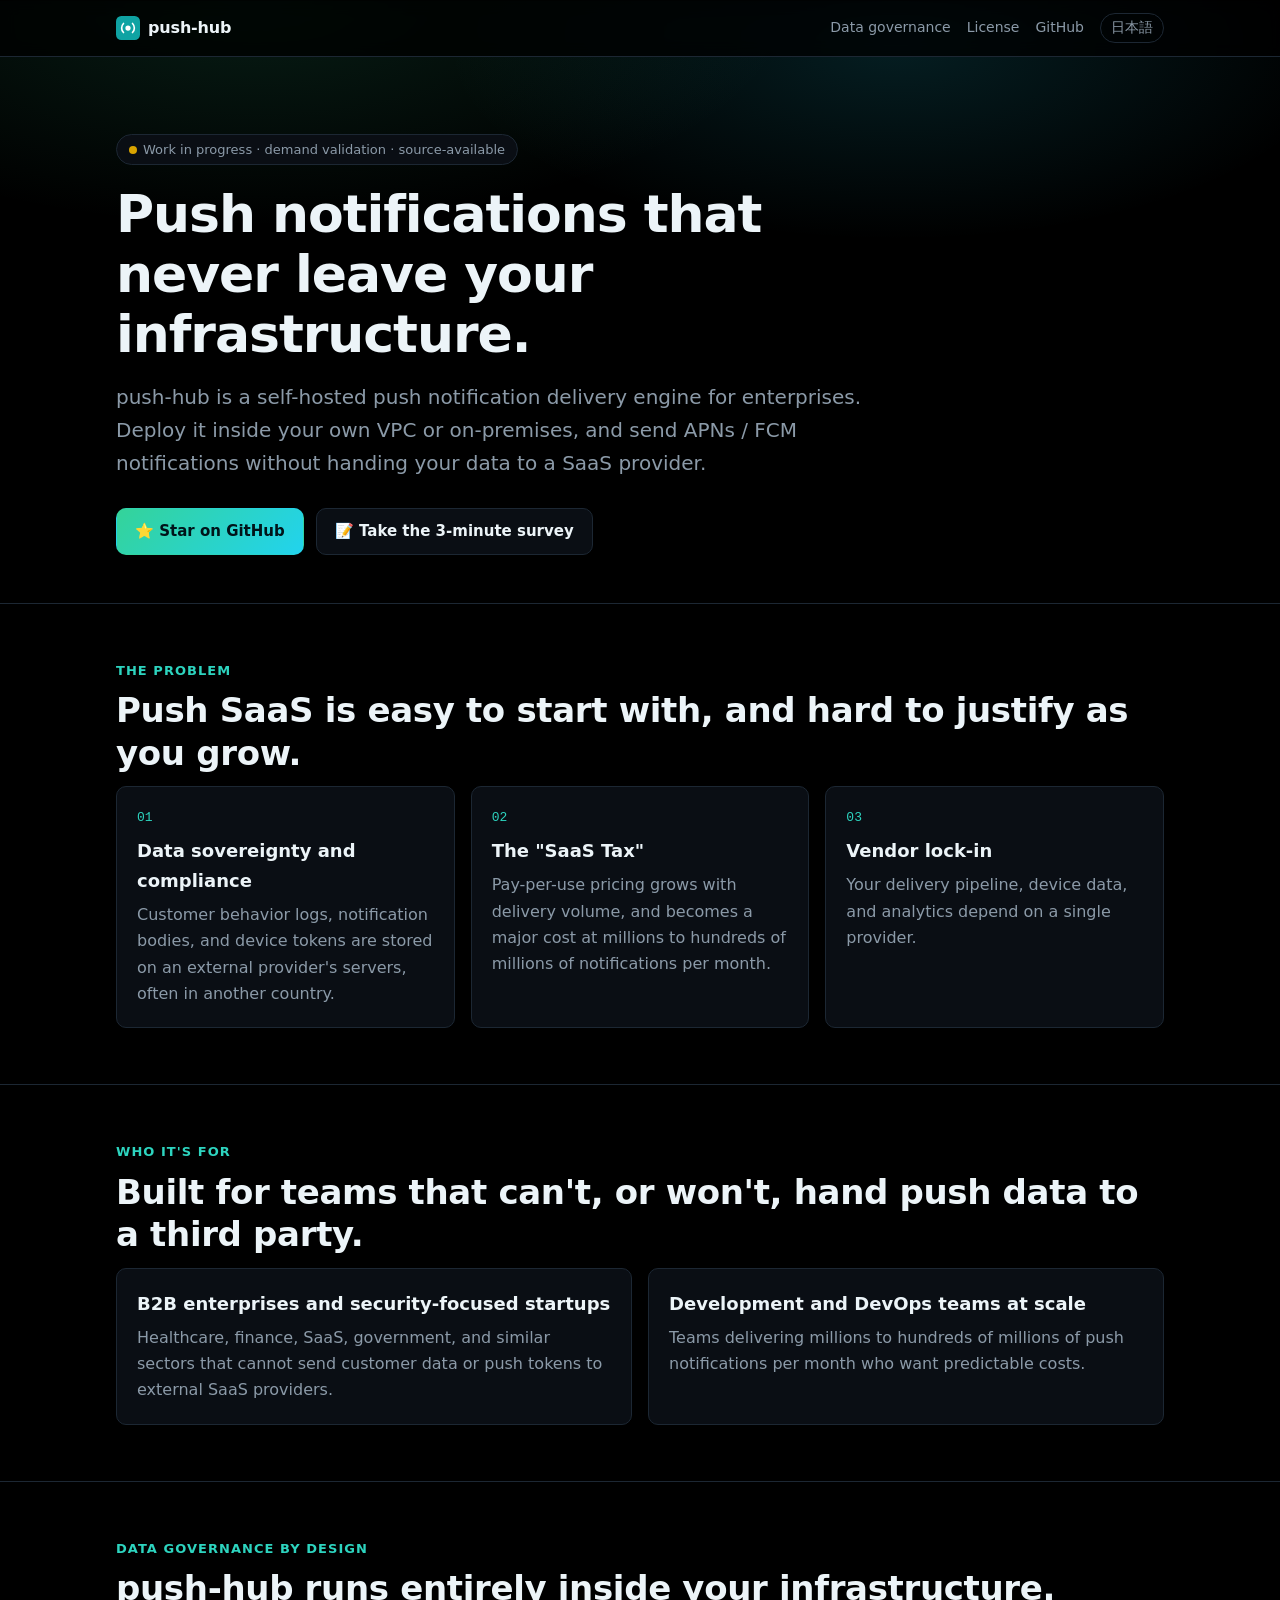
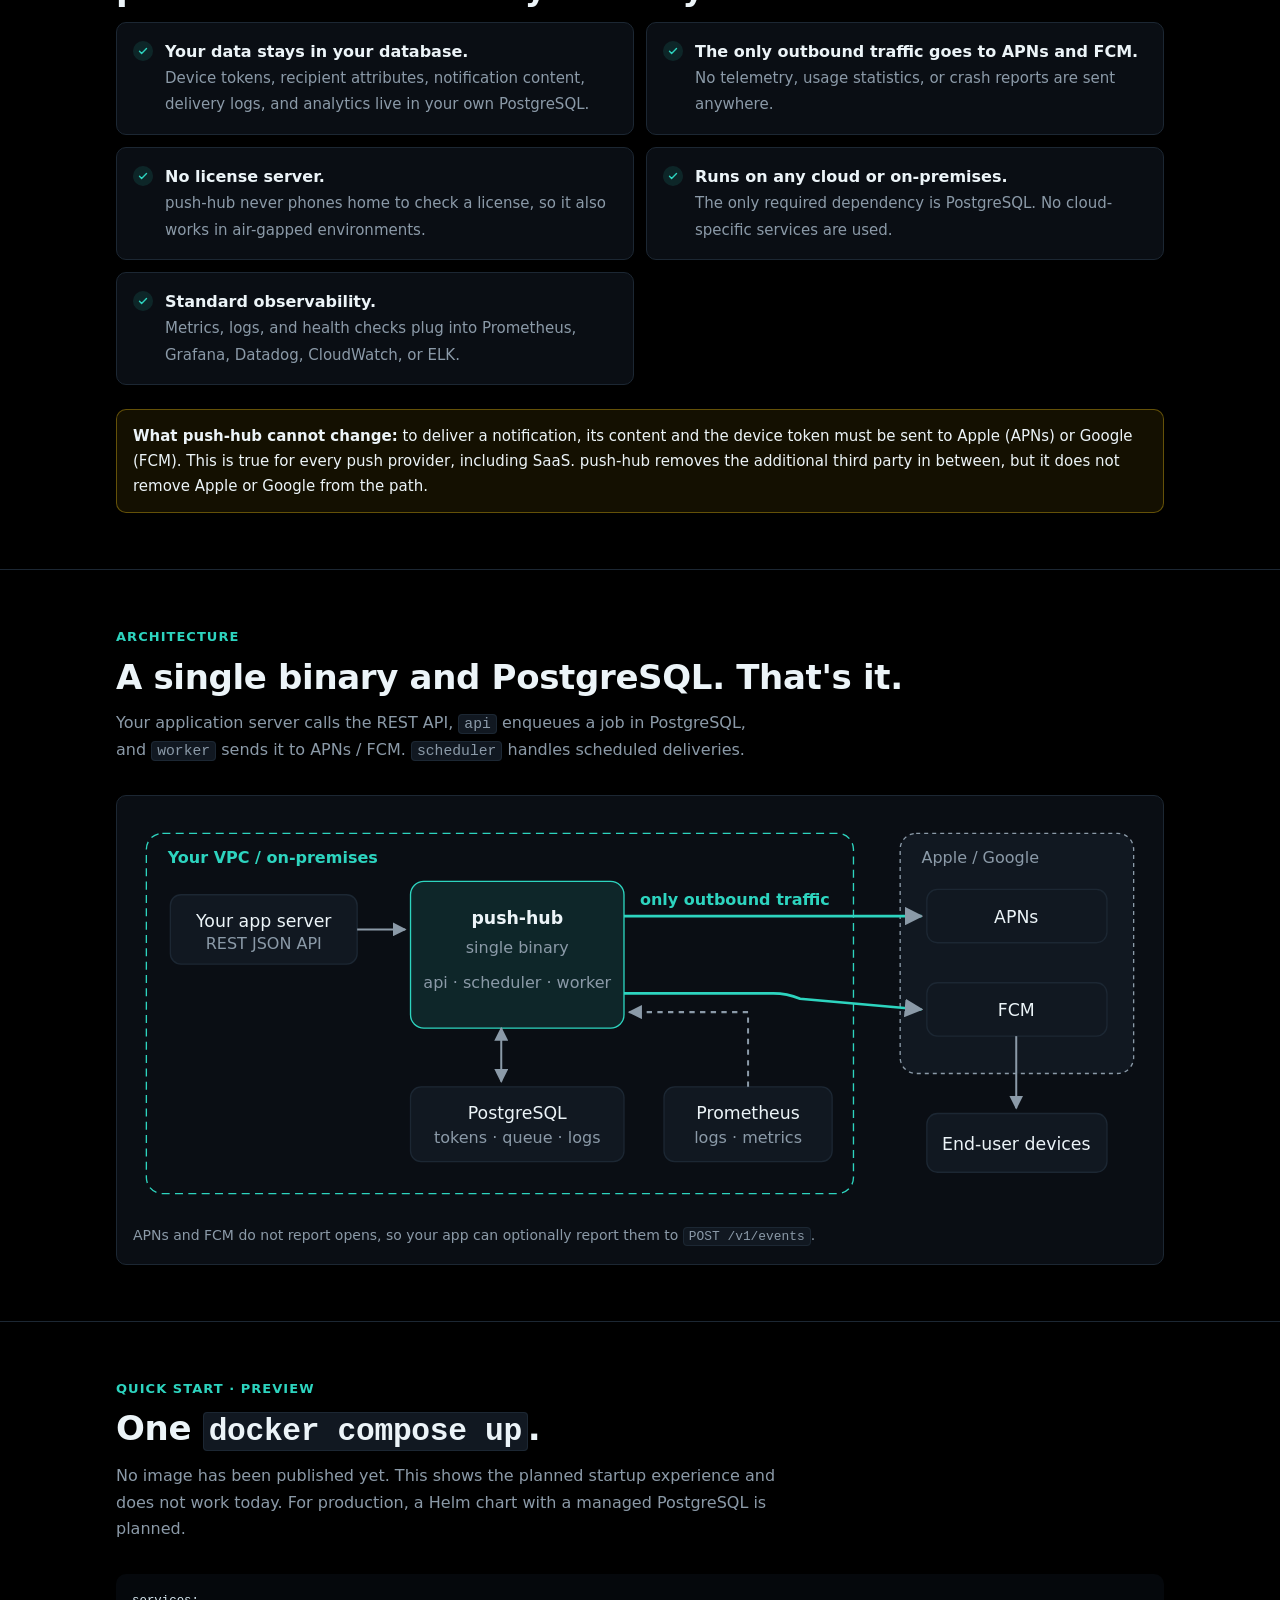
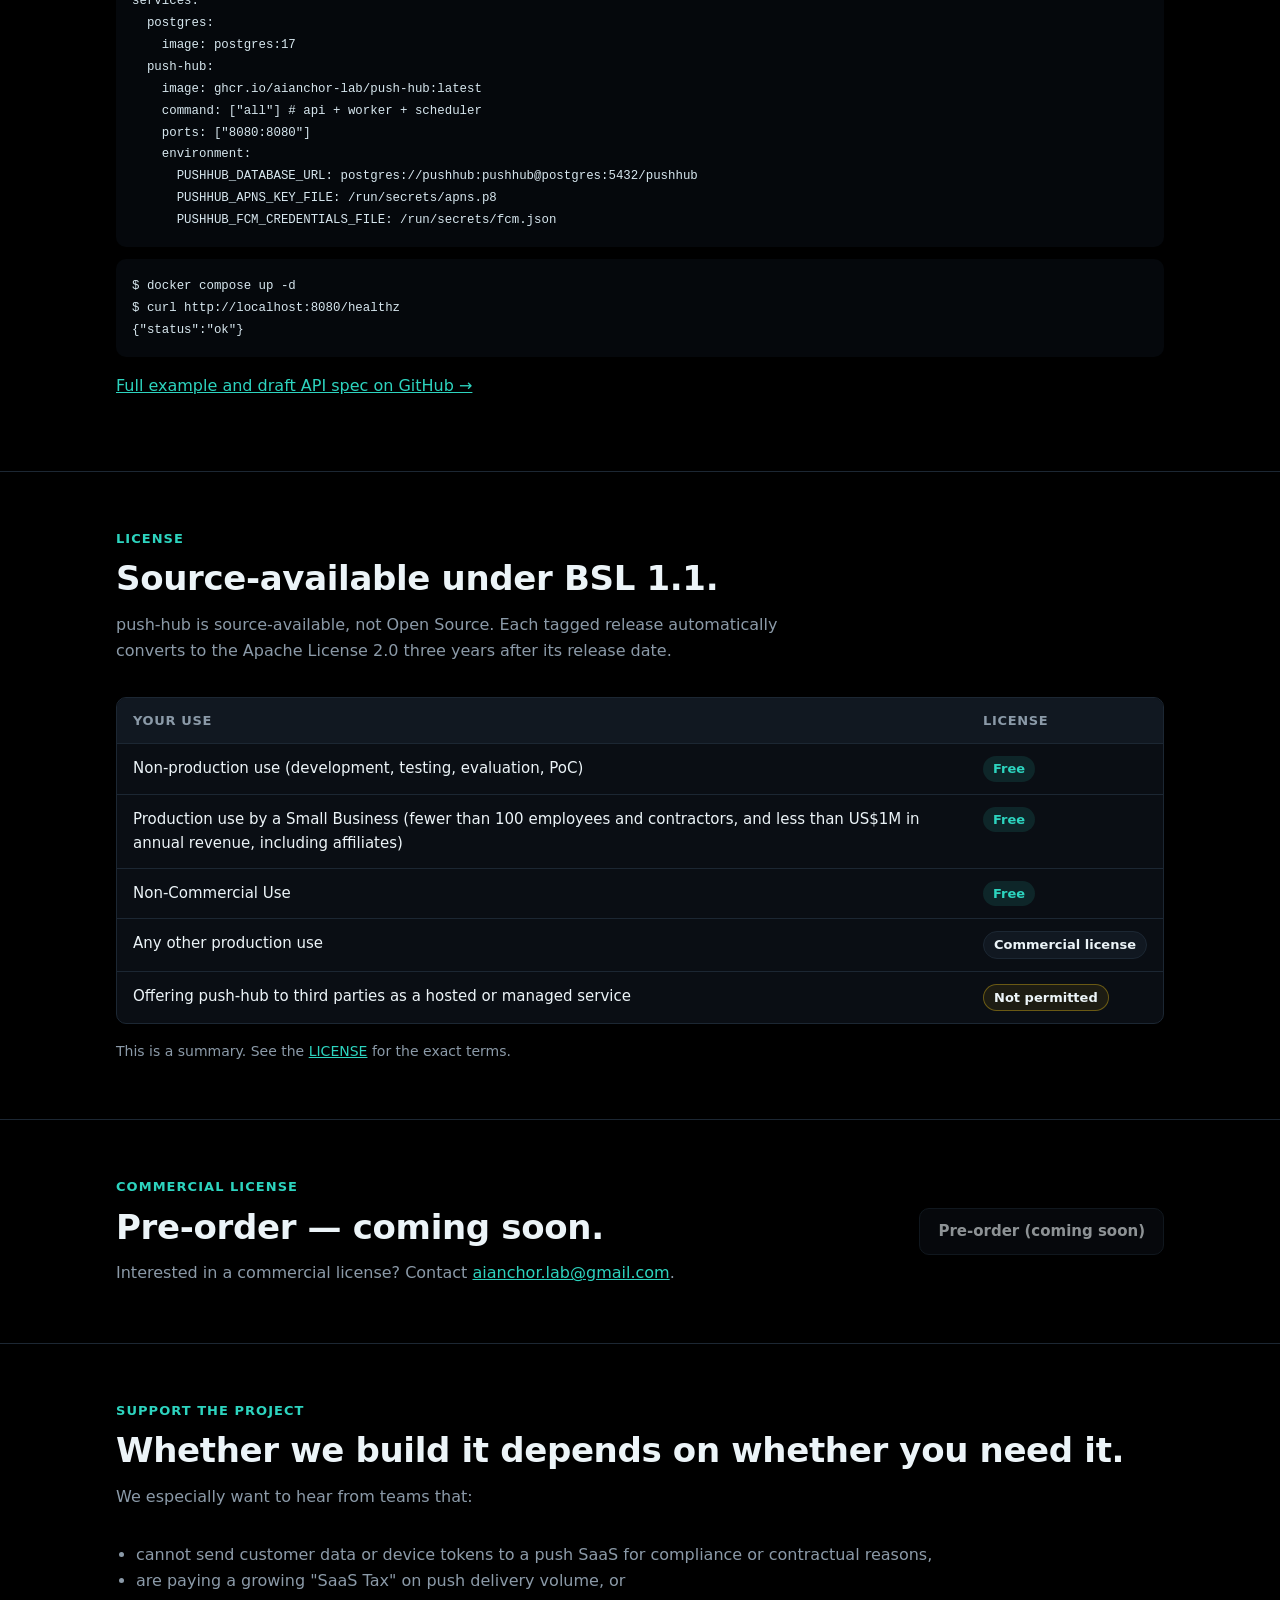
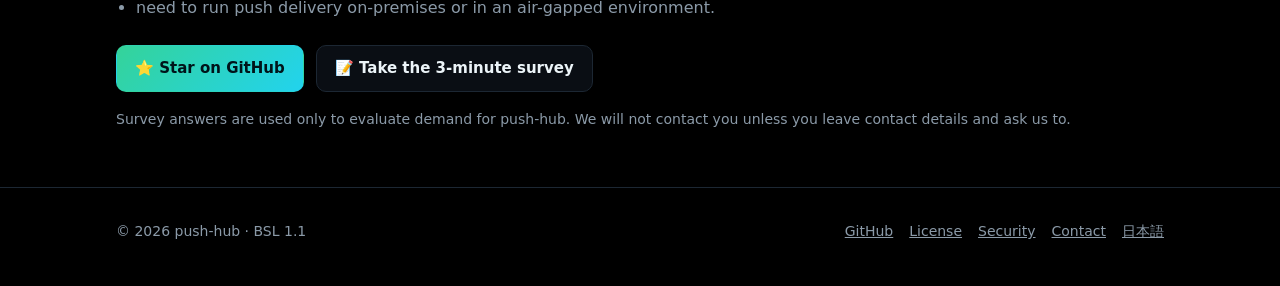
==== lp/index.html @ 4fe3940b "feat: add pre-launch landing page for Vercel Add a static one-page landing page under lp/ (English a" ====
<!doctype html>
<html lang="en">
<head>
  <meta charset="utf-8">
  <meta name="viewport" content="width=device-width, initial-scale=1">
  <title>push-hub — Self-hosted push notifications</title>
  <meta name="description" content="push-hub is a self-hosted push notification delivery engine. Deploy it inside your own VPC or on-premises and send APNs / FCM notifications without handing your data to a SaaS provider.">
  <meta name="theme-color" content="#000000">
  <link rel="icon" href="assets/favicon.svg" type="image/svg+xml">
  <link rel="stylesheet" href="assets/styles.css">
  <link rel="alternate" hreflang="en" href="/">
  <link rel="alternate" hreflang="ja" href="ja/index.html">
  <link rel="alternate" hreflang="x-default" href="/">
  <meta property="og:type" content="website">
  <meta property="og:title" content="push-hub — Self-hosted push notifications">
  <meta property="og:description" content="Send APNs / FCM notifications from your own VPC or on-premises. No SaaS in between, no telemetry, no license server.">
  <meta property="og:locale" content="en_US">
  <meta name="twitter:card" content="summary">
</head>
<body>
  <header class="site-header">
    <div class="container">
      <a class="brand" href="#top" aria-label="push-hub home">
        <svg viewBox="0 0 32 32" aria-hidden="true"><rect width="32" height="32" rx="7" fill="#0fa3a3"/><circle cx="16" cy="16" r="3.5" fill="#fff"/><path d="M10 10a8.5 8.5 0 0 0 0 12M22 10a8.5 8.5 0 0 1 0 12" fill="none" stroke="#fff" stroke-width="2.2" stroke-linecap="round"/></svg>
        push-hub
      </a>
      <nav class="nav" aria-label="Main">
        <a class="hide-sm" href="#governance">Data governance</a>
        <a class="hide-sm" href="#license">License</a>
        <a href="https://github.com/aianchor-lab/push-hub">GitHub</a>
        <a class="lang" href="ja/index.html" hreflang="ja" lang="ja">日本語</a>
      </nav>
    </div>
  </header>

  <main id="top">
    <div class="container hero">
      <p class="badge"><span class="dot" aria-hidden="true"></span>Work in progress · demand validation · source-available</p>
      <h1>Push notifications that never leave your infrastructure.</h1>
      <p class="lead">push-hub is a self-hosted push notification delivery engine for enterprises. Deploy it inside your own VPC or on-premises, and send APNs / FCM notifications without handing your data to a SaaS provider.</p>
      <div class="cta">
        <a class="btn btn-primary" href="https://github.com/aianchor-lab/push-hub">⭐ Star on GitHub</a>
        <!-- TODO(#14): replace with the actual Google Form URL -->
        <a class="btn" href="https://forms.gle/TODO">📝 Take the 3-minute survey</a>
      </div>
    </div>

    <section id="problem" aria-labelledby="problem-title">
      <div class="container">
        <p class="eyebrow">The problem</p>
        <h2 id="problem-title">Push SaaS is easy to start with, and hard to justify as you grow.</h2>
        <div class="grid grid-3">
          <article class="card">
            <div class="num">01</div>
            <h3>Data sovereignty and compliance</h3>
            <p>Customer behavior logs, notification bodies, and device tokens are stored on an external provider's servers, often in another country.</p>
          </article>
          <article class="card">
            <div class="num">02</div>
            <h3>The "SaaS Tax"</h3>
            <p>Pay-per-use pricing grows with delivery volume, and becomes a major cost at millions to hundreds of millions of notifications per month.</p>
          </article>
          <article class="card">
            <div class="num">03</div>
            <h3>Vendor lock-in</h3>
            <p>Your delivery pipeline, device data, and analytics depend on a single provider.</p>
          </article>
        </div>
      </div>
    </section>

    <section id="who" aria-labelledby="who-title">
      <div class="container">
        <p class="eyebrow">Who it's for</p>
        <h2 id="who-title">Built for teams that can't, or won't, hand push data to a third party.</h2>
        <div class="grid grid-2">
          <article class="card">
            <h3>B2B enterprises and security-focused startups</h3>
            <p>Healthcare, finance, SaaS, government, and similar sectors that cannot send customer data or push tokens to external SaaS providers.</p>
          </article>
          <article class="card">
            <h3>Development and DevOps teams at scale</h3>
            <p>Teams delivering millions to hundreds of millions of push notifications per month who want predictable costs.</p>
          </article>
        </div>
      </div>
    </section>

    <section id="governance" aria-labelledby="governance-title">
      <div class="container">
        <p class="eyebrow">Data governance by design</p>
        <h2 id="governance-title">push-hub runs entirely inside your infrastructure.</h2>
        <ul class="checklist">
          <li><div><strong>Your data stays in your database.</strong><span>Device tokens, recipient attributes, notification content, delivery logs, and analytics live in your own PostgreSQL.</span></div></li>
          <li><div><strong>The only outbound traffic goes to APNs and FCM.</strong><span>No telemetry, usage statistics, or crash reports are sent anywhere.</span></div></li>
          <li><div><strong>No license server.</strong><span>push-hub never phones home to check a license, so it also works in air-gapped environments.</span></div></li>
          <li><div><strong>Runs on any cloud or on-premises.</strong><span>The only required dependency is PostgreSQL. No cloud-specific services are used.</span></div></li>
          <li><div><strong>Standard observability.</strong><span>Metrics, logs, and health checks plug into Prometheus, Grafana, Datadog, CloudWatch, or ELK.</span></div></li>
        </ul>
        <div class="note">
          <p><strong>What push-hub cannot change:</strong> to deliver a notification, its content and the device token must be sent to Apple (APNs) or Google (FCM). This is true for every push provider, including SaaS. push-hub removes the additional third party in between, but it does not remove Apple or Google from the path.</p>
        </div>
      </div>
    </section>

    <section id="architecture" aria-labelledby="architecture-title">
      <div class="container">
        <p class="eyebrow">Architecture</p>
        <h2 id="architecture-title">A single binary and PostgreSQL. That's it.</h2>
        <p class="section-lead">Your application server calls the REST API, <code>api</code> enqueues a job in PostgreSQL, and <code>worker</code> sends it to APNs / FCM. <code>scheduler</code> handles scheduled deliveries.</p>
        <figure class="diagram" style="margin:0">
          <svg viewBox="0 0 760 300" role="img" aria-labelledby="diagram-title">
            <title id="diagram-title">push-hub runs inside your VPC next to PostgreSQL; the only outbound traffic goes from worker to APNs and FCM.</title>
            <defs>
              <marker id="arrow" viewBox="0 0 10 10" refX="9" refY="5" markerWidth="7" markerHeight="7" orient="auto-start-reverse"><path d="M0 0L10 5L0 10z"/></marker>
            </defs>
            <rect class="zone" x="10" y="16" width="530" height="270" rx="12"/>
            <text class="zone-label" x="26" y="38">Your VPC / on-premises</text>
            <rect class="vendor" x="575" y="16" width="175" height="180" rx="12"/>
            <text class="label" x="591" y="38">Apple / Google</text>

            <rect class="box" x="28" y="62" width="140" height="52" rx="8"/>
            <text x="98" y="86" text-anchor="middle">Your app server</text>
            <text class="label" x="98" y="103" text-anchor="middle">REST JSON API</text>

            <rect class="core" x="208" y="52" width="160" height="110" rx="10"/>
            <text x="288" y="84" text-anchor="middle" font-weight="700">push-hub</text>
            <text class="label" x="288" y="106" text-anchor="middle">single binary</text>
            <text class="label" x="288" y="132" text-anchor="middle">api · scheduler · worker</text>

            <rect class="box" x="208" y="206" width="160" height="56" rx="8"/>
            <text x="288" y="230" text-anchor="middle">PostgreSQL</text>
            <text class="label" x="288" y="248" text-anchor="middle">tokens · queue · logs</text>

            <rect class="box" x="398" y="206" width="126" height="56" rx="8"/>
            <text x="461" y="230" text-anchor="middle">Prometheus</text>
            <text class="label" x="461" y="248" text-anchor="middle">logs · metrics</text>

            <rect class="box" x="595" y="58" width="135" height="40" rx="8"/>
            <text x="662" y="83" text-anchor="middle">APNs</text>
            <rect class="box" x="595" y="128" width="135" height="40" rx="8"/>
            <text x="662" y="153" text-anchor="middle">FCM</text>

            <rect class="box" x="595" y="226" width="135" height="44" rx="8"/>
            <text x="662" y="253" text-anchor="middle">End-user devices</text>

            <path class="arrow" d="M168 88H204"/>
            <path class="arrow" d="M276 162V202" marker-start="url(#arrow)"/>
            <path class="arrow arrow-dash" d="M461 206V150H372"/>
            <path class="arrow arrow-out" d="M368 78H591"/>
            <path class="arrow arrow-out" d="M368 136H480Q490 136 500 140L591 148"/>
            <path class="arrow" d="M662 168V222"/>
            <text class="zone-label" x="380" y="70">only outbound traffic</text>
          </svg>
          <figcaption class="diagram-caption">APNs and FCM do not report opens, so your app can optionally report them to <code>POST /v1/events</code>.</figcaption>
        </figure>
      </div>
    </section>

    <section id="quickstart" aria-labelledby="quickstart-title">
      <div class="container">
        <p class="eyebrow">Quick start · preview</p>
        <h2 id="quickstart-title">One <code>docker compose up</code>.</h2>
        <p class="section-lead">No image has been published yet. This shows the planned startup experience and does not work today. For production, a Helm chart with a managed PostgreSQL is planned.</p>
        <div class="code-stack">
<pre><code>services:
  postgres:
    image: postgres:17
  push-hub:
    image: ghcr.io/aianchor-lab/push-hub:latest
    command: ["all"] # api + worker + scheduler
    ports: ["8080:8080"]
    environment:
      PUSHHUB_DATABASE_URL: postgres://pushhub:pushhub@postgres:5432/pushhub
      PUSHHUB_APNS_KEY_FILE: /run/secrets/apns.p8
      PUSHHUB_FCM_CREDENTIALS_FILE: /run/secrets/fcm.json</code></pre>
<pre><code>$ docker compose up -d
$ curl http://localhost:8080/healthz
{"status":"ok"}</code></pre>
        </div>
        <p><a href="https://github.com/aianchor-lab/push-hub#quick-start">Full example and draft API spec on GitHub →</a></p>
      </div>
    </section>

    <section id="license" aria-labelledby="license-title">
      <div class="container">
        <p class="eyebrow">License</p>
        <h2 id="license-title">Source-available under BSL 1.1.</h2>
        <p class="section-lead">push-hub is source-available, not Open Source. Each tagged release automatically converts to the Apache License 2.0 three years after its release date.</p>
        <div class="table-wrap">
          <table>
            <thead><tr><th scope="col">Your use</th><th scope="col">License</th></tr></thead>
            <tbody>
              <tr><td>Non-production use (development, testing, evaluation, PoC)</td><td><span class="pill pill-free">Free</span></td></tr>
              <tr><td>Production use by a Small Business (fewer than 100 employees and contractors, and less than US$1M in annual revenue, including affiliates)</td><td><span class="pill pill-free">Free</span></td></tr>
              <tr><td>Non-Commercial Use</td><td><span class="pill pill-free">Free</span></td></tr>
              <tr><td>Any other production use</td><td><span class="pill pill-paid">Commercial license</span></td></tr>
              <tr><td>Offering push-hub to third parties as a hosted or managed service</td><td><span class="pill pill-no">Not permitted</span></td></tr>
            </tbody>
          </table>
        </div>
        <p class="fine">This is a summary. See the <a href="https://github.com/aianchor-lab/push-hub/blob/main/LICENSE">LICENSE</a> for the exact terms.</p>
      </div>
    </section>

    <!-- Placeholder: the real pre-order button and click tracking are added in #16 -->
    <section id="preorder" aria-labelledby="preorder-title">
      <div class="container preorder">
        <div>
          <p class="eyebrow">Commercial license</p>
          <h2 id="preorder-title">Pre-order — coming soon.</h2>
          <p class="section-lead" style="margin-bottom:0">Interested in a commercial license? Contact <a href="mailto:aianchor.lab@gmail.com">aianchor.lab@gmail.com</a>.</p>
        </div>
        <a class="btn" role="link" aria-disabled="true">Pre-order (coming soon)</a>
      </div>
    </section>

    <section id="support" class="final" aria-labelledby="support-title">
      <div class="container">
        <p class="eyebrow">Support the project</p>
        <h2 id="support-title">Whether we build it depends on whether you need it.</h2>
        <p class="section-lead">We especially want to hear from teams that:</p>
        <ul>
          <li>cannot send customer data or device tokens to a push SaaS for compliance or contractual reasons,</li>
          <li>are paying a growing "SaaS Tax" on push delivery volume, or</li>
          <li>need to run push delivery on-premises or in an air-gapped environment.</li>
        </ul>
        <div class="cta">
          <a class="btn btn-primary" href="https://github.com/aianchor-lab/push-hub">⭐ Star on GitHub</a>
          <!-- TODO(#14): replace with the actual Google Form URL -->
          <a class="btn" href="https://forms.gle/TODO">📝 Take the 3-minute survey</a>
        </div>
        <p class="fine">Survey answers are used only to evaluate demand for push-hub. We will not contact you unless you leave contact details and ask us to.</p>
      </div>
    </section>
  </main>

  <footer class="site-footer">
    <div class="container">
      <span>© 2026 push-hub · BSL 1.1</span>
      <nav aria-label="Footer">
        <a href="https://github.com/aianchor-lab/push-hub">GitHub</a>
        <a href="https://github.com/aianchor-lab/push-hub/blob/main/LICENSE">License</a>
        <a href="https://github.com/aianchor-lab/push-hub/blob/main/SECURITY.md">Security</a>
        <a href="mailto:aianchor.lab@gmail.com">Contact</a>
        <a href="ja/index.html" hreflang="ja" lang="ja">日本語</a>
      </nav>
    </div>
  </footer>
</body>
</html>
---- lp/assets/styles.css ----
/* push-hub pre-launch landing page. No external fonts, scripts, or trackers. */

:root {
  --bg: #000000;
  --surface: #0a0e14;
  --surface-2: #111821;
  --text: #ecf4f8;
  --muted: #8b9aa8;
  --border: #1c2733;
  --accent: #2dd4bf;
  --accent-2: #22d3ee;
  --accent-3: #34d399;
  --accent-contrast: #00141a;
  --accent-soft: rgba(45, 212, 191, 0.12);
  --warn-bg: rgba(250, 204, 21, 0.08);
  --warn-border: rgba(250, 204, 21, 0.35);
  --code-bg: #05080c;
  --code-text: #d7e7ef;
  --radius: 10px;
  --max: 1080px;
  --font: system-ui, -apple-system, "Segoe UI", Roboto, "Hiragino Sans", "Noto Sans JP", sans-serif;
  --mono: ui-monospace, SFMono-Regular, Menlo, Consolas, monospace;
  color-scheme: dark;
}

*,
*::before,
*::after { box-sizing: border-box; }

html { scroll-behavior: smooth; -webkit-text-size-adjust: 100%; }

body {
  margin: 0;
  background: var(--bg);
  color: var(--text);
  font-family: var(--font);
  font-size: 16px;
  line-height: 1.65;
  overflow-x: hidden;
}

a { color: var(--accent); }
a:hover { text-decoration-thickness: 2px; }
:focus-visible { outline: 2px solid var(--accent); outline-offset: 2px; border-radius: 4px; }

img, svg { max-width: 100%; height: auto; display: block; }

.container { width: 100%; max-width: var(--max); margin: 0 auto; padding: 0 16px; }

/* Header */
.site-header {
  position: sticky; top: 0; z-index: 10;
  background: rgba(0, 0, 0, 0.78);
  backdrop-filter: saturate(160%) blur(8px);
  border-bottom: 1px solid var(--border);
}
.site-header .container { display: flex; align-items: center; justify-content: space-between; gap: 12px; height: 56px; }
.brand { display: flex; align-items: center; gap: 8px; font-weight: 700; color: var(--text); text-decoration: none; letter-spacing: -0.01em; }
.brand svg { width: 24px; height: 24px; }
.nav { display: flex; align-items: center; gap: 16px; font-size: 14px; }
.nav a { color: var(--muted); text-decoration: none; }
.nav a:hover { color: var(--text); }
.nav .lang { border: 1px solid var(--border); border-radius: 999px; padding: 2px 10px; }
.nav .hide-sm { display: none; }
@media (min-width: 720px) { .nav .hide-sm { display: inline; } }

/* Hero */
.hero { padding-top: 64px; padding-bottom: 48px; position: relative; }
.hero::before {
  content: ""; position: absolute; top: -56px; left: 50%; width: 100vw; transform: translateX(-50%); height: 460px; z-index: -1; pointer-events: none;
  background: radial-gradient(ellipse 60% 70% at 20% 0%, rgba(52, 211, 153, 0.14), transparent 70%),
              radial-gradient(ellipse 50% 60% at 70% 10%, rgba(34, 211, 238, 0.14), transparent 70%);
}
.badge {
  display: inline-flex; flex-wrap: wrap; gap: 6px; align-items: center;
  font-size: 13px; color: var(--muted);
  border: 1px solid var(--border); background: var(--surface);
  border-radius: 999px; padding: 4px 12px; margin-bottom: 20px;
}
.badge .dot { width: 8px; height: 8px; border-radius: 50%; background: #d9a400; }
h1 {
  font-size: clamp(30px, 6vw, 52px); line-height: 1.15; letter-spacing: -0.02em;
  margin: 0 0 16px; max-width: 18ch;
}
:lang(ja) h1 { max-width: 22ch; letter-spacing: 0; }
.lead { font-size: clamp(17px, 2.2vw, 20px); color: var(--muted); max-width: 60ch; margin: 0 0 28px; }
.cta { display: flex; flex-wrap: wrap; gap: 12px; }
.btn {
  display: inline-flex; align-items: center; justify-content: center; gap: 8px;
  min-height: 44px; padding: 10px 18px; border-radius: var(--radius);
  font-weight: 600; font-size: 15px; text-decoration: none;
  border: 1px solid var(--border); background: var(--surface); color: var(--text);
}
.btn:hover { border-color: var(--muted); }
.btn-primary { background: linear-gradient(135deg, var(--accent-3), var(--accent-2)); border-color: transparent; color: var(--accent-contrast); }
.btn-primary:hover { filter: brightness(1.1); border-color: transparent; }

/* Sections */
section { padding: 56px 0; border-top: 1px solid var(--border); }
.eyebrow { font-size: 13px; font-weight: 600; text-transform: uppercase; letter-spacing: 0.08em; color: var(--accent); margin: 0 0 8px; }
h2 { font-size: clamp(24px, 3.6vw, 34px); line-height: 1.25; letter-spacing: -0.01em; margin: 0 0 12px; }
.section-lead { color: var(--muted); max-width: 65ch; margin: 0 0 32px; }
h3 { font-size: 18px; margin: 0 0 6px; }

.grid { display: grid; gap: 16px; grid-template-columns: 1fr; }
@media (min-width: 720px) {
  .grid-2 { grid-template-columns: repeat(2, 1fr); }
  .grid-3 { grid-template-columns: repeat(3, 1fr); }
}
.card { background: var(--surface); border: 1px solid var(--border); border-radius: var(--radius); padding: 20px; }
.card p { margin: 0; color: var(--muted); }
.card .num { font-family: var(--mono); font-size: 13px; color: var(--accent); margin-bottom: 8px; }

.checklist { list-style: none; padding: 0; margin: 0 0 24px; display: grid; gap: 12px; }
@media (min-width: 720px) { .checklist { grid-template-columns: repeat(2, 1fr); } }
.checklist li { display: flex; gap: 12px; background: var(--surface); border: 1px solid var(--border); border-radius: var(--radius); padding: 16px; }
.checklist li::before {
  content: ""; flex: 0 0 20px; height: 20px; margin-top: 2px; border-radius: 50%;
  background: var(--accent-soft) url("data:image/svg+xml,%3Csvg xmlns='http://www.w3.org/2000/svg' viewBox='0 0 20 20'%3E%3Cpath d='M5 10.5l3 3 7-7' fill='none' stroke='%232dd4bf' stroke-width='2' stroke-linecap='round' stroke-linejoin='round'/%3E%3C/svg%3E") center/14px no-repeat;
}
.checklist strong { display: block; }
.checklist span { color: var(--muted); font-size: 15px; }

.note {
  background: var(--warn-bg); border: 1px solid var(--warn-border); border-radius: var(--radius);
  padding: 14px 16px; font-size: 15px;
}
.note p { margin: 0; }

/* Architecture diagram */
.diagram { background: var(--surface); border: 1px solid var(--border); border-radius: var(--radius); padding: 16px; overflow-x: auto; }
.diagram svg { min-width: 640px; width: 100%; color: var(--text); }
.diagram .box { fill: var(--surface-2); stroke: var(--border); }
.diagram .zone { fill: none; stroke: var(--accent); stroke-dasharray: 6 4; }
.diagram .core { fill: var(--accent-soft); stroke: var(--accent); }
.diagram .vendor { fill: var(--surface-2); stroke: var(--muted); stroke-dasharray: 3 3; }
.diagram text { fill: currentColor; font-family: var(--font); font-size: 13px; }
.diagram .label { fill: var(--muted); font-size: 12px; }
.diagram .zone-label { fill: var(--accent); font-size: 12px; font-weight: 600; }
.diagram .arrow { stroke: var(--muted); stroke-width: 1.5; fill: none; marker-end: url(#arrow); }
.diagram .arrow-out { stroke: var(--accent); stroke-width: 2; }
.diagram .arrow-dash { stroke-dasharray: 4 4; }
.diagram marker path { fill: var(--muted); }
.diagram-caption { color: var(--muted); font-size: 14px; margin: 12px 0 0; }

/* Code */
pre {
  margin: 0; background: var(--code-bg); color: var(--code-text);
  border-radius: var(--radius); padding: 16px; overflow-x: auto;
  font-family: var(--mono); font-size: 13.5px; line-height: 1.6;
}
code { font-family: var(--mono); font-size: 0.92em; }
:not(pre) > code { background: var(--surface-2); border: 1px solid var(--border); border-radius: 4px; padding: 1px 5px; }
.code-stack { display: grid; gap: 12px; margin-bottom: 16px; }
.code-stack pre { max-width: 100%; }

/* Table */
.table-wrap { overflow-x: auto; border: 1px solid var(--border); border-radius: var(--radius); background: var(--surface); }
table { width: 100%; border-collapse: collapse; font-size: 15px; }
th, td { text-align: left; padding: 12px 16px; border-bottom: 1px solid var(--border); vertical-align: top; }
tr:last-child td { border-bottom: 0; }
th { font-size: 13px; text-transform: uppercase; letter-spacing: 0.05em; color: var(--muted); background: var(--surface-2); }
.pill { display: inline-block; font-size: 13px; font-weight: 600; padding: 2px 10px; border-radius: 999px; white-space: nowrap; }
.pill-free { background: var(--accent-soft); color: var(--accent); }
.pill-paid { background: var(--surface-2); color: var(--text); border: 1px solid var(--border); }
.pill-no { background: var(--warn-bg); color: var(--text); border: 1px solid var(--warn-border); }
.fine { color: var(--muted); font-size: 14px; margin: 16px 0 0; }

/* Pre-order placeholder (replaced in #16) */
.preorder { display: flex; flex-direction: column; gap: 16px; align-items: flex-start; }
@media (min-width: 720px) { .preorder { flex-direction: row; align-items: center; justify-content: space-between; } }
.preorder .btn[aria-disabled="true"] { opacity: 0.6; cursor: not-allowed; }

/* Final CTA */
.final { text-align: left; }
.final ul { color: var(--muted); padding-left: 20px; margin: 0 0 24px; }

/* Footer */
.site-footer { border-top: 1px solid var(--border); padding: 32px 0 48px; font-size: 14px; color: var(--muted); }
.site-footer .container { display: flex; flex-wrap: wrap; gap: 12px 24px; justify-content: space-between; }
.site-footer nav { display: flex; flex-wrap: wrap; gap: 8px 16px; }
.site-footer a { color: var(--muted); }
.site-footer a:hover { color: var(--text); }

@media (prefers-reduced-motion: reduce) { html { scroll-behavior: auto; } }
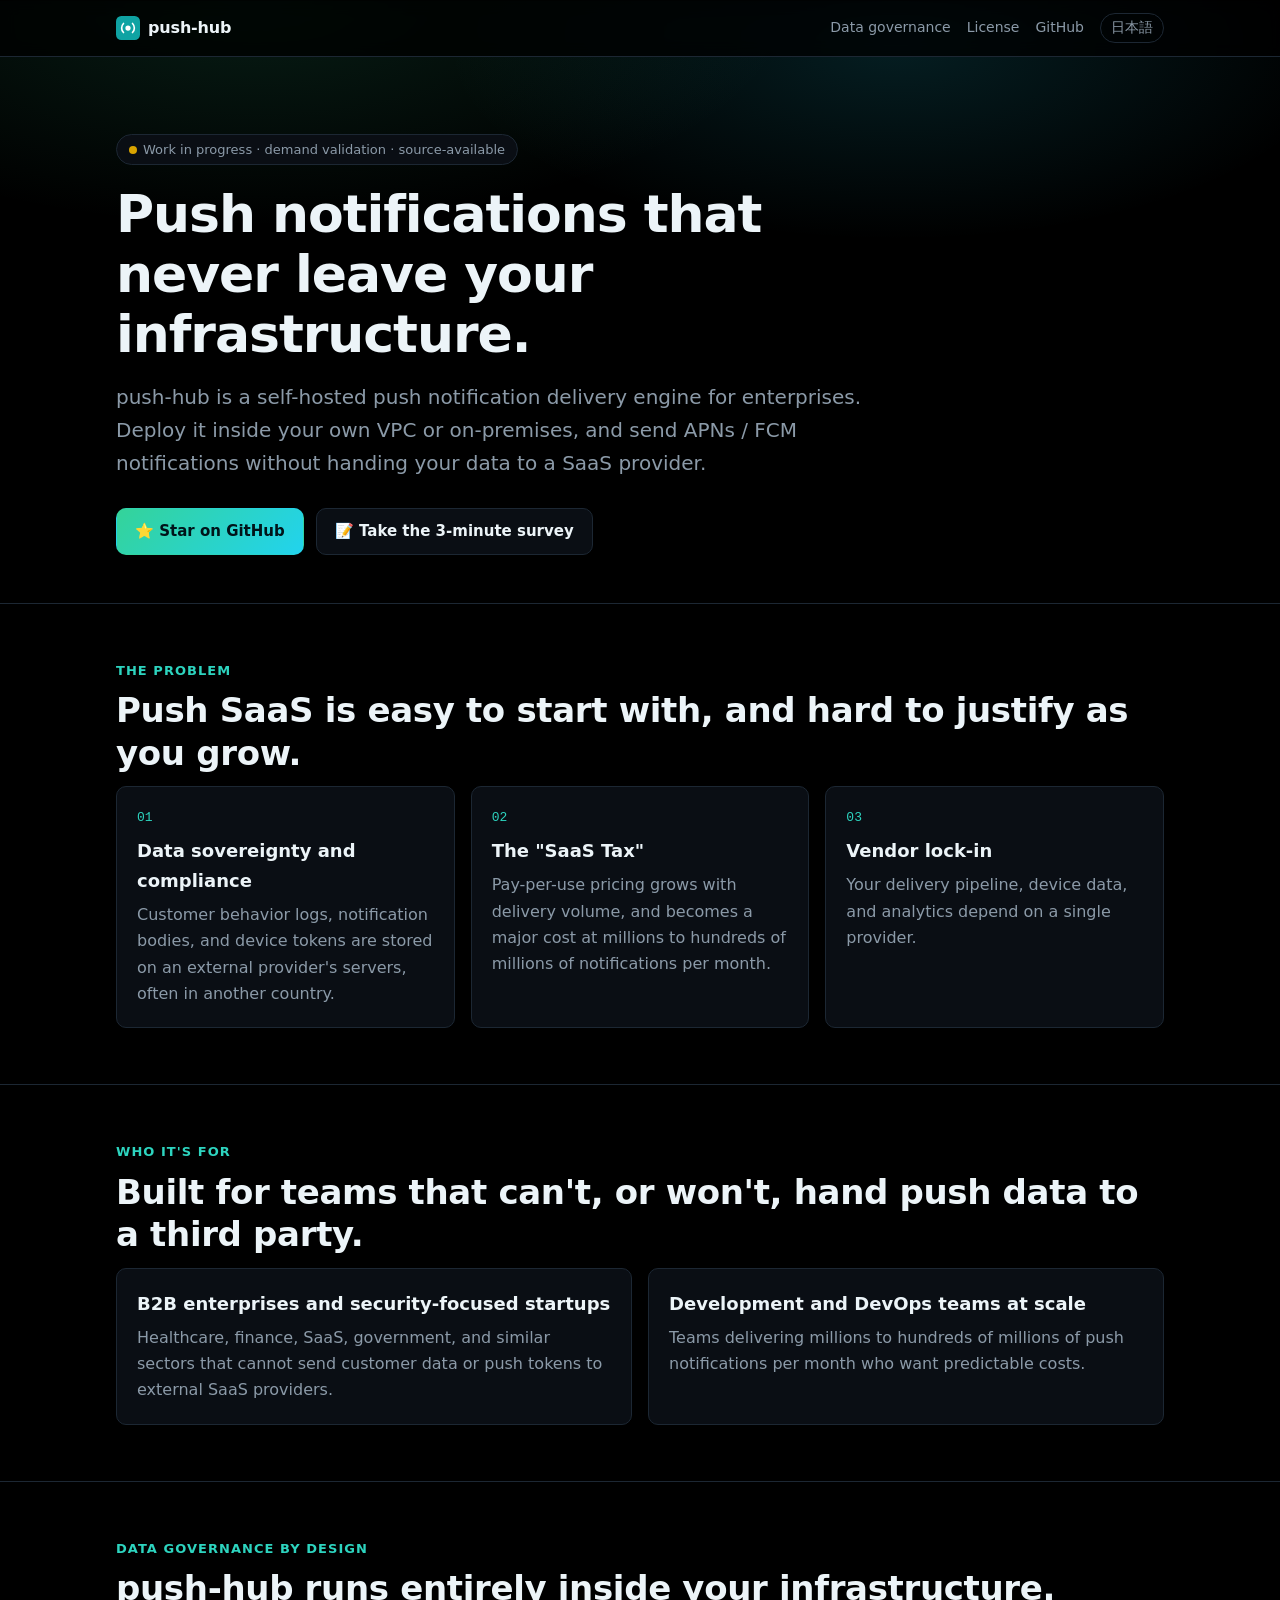
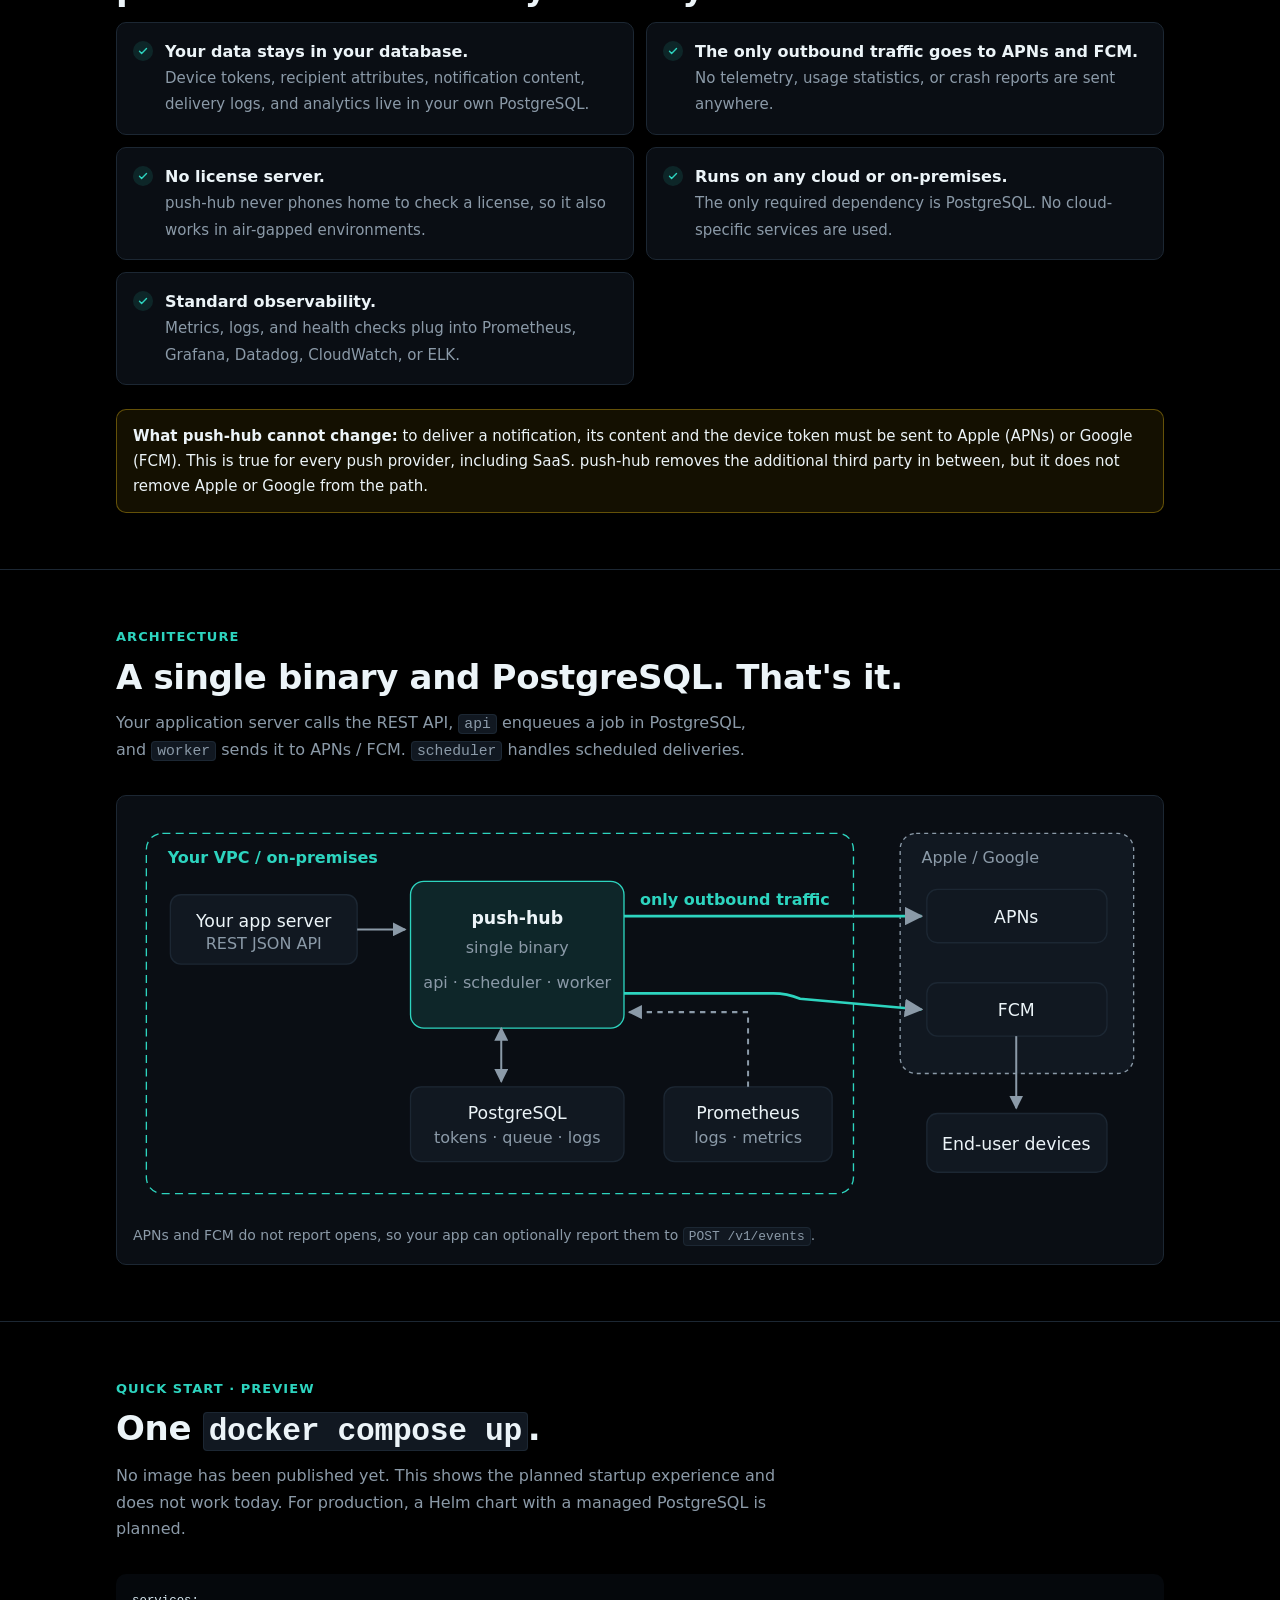
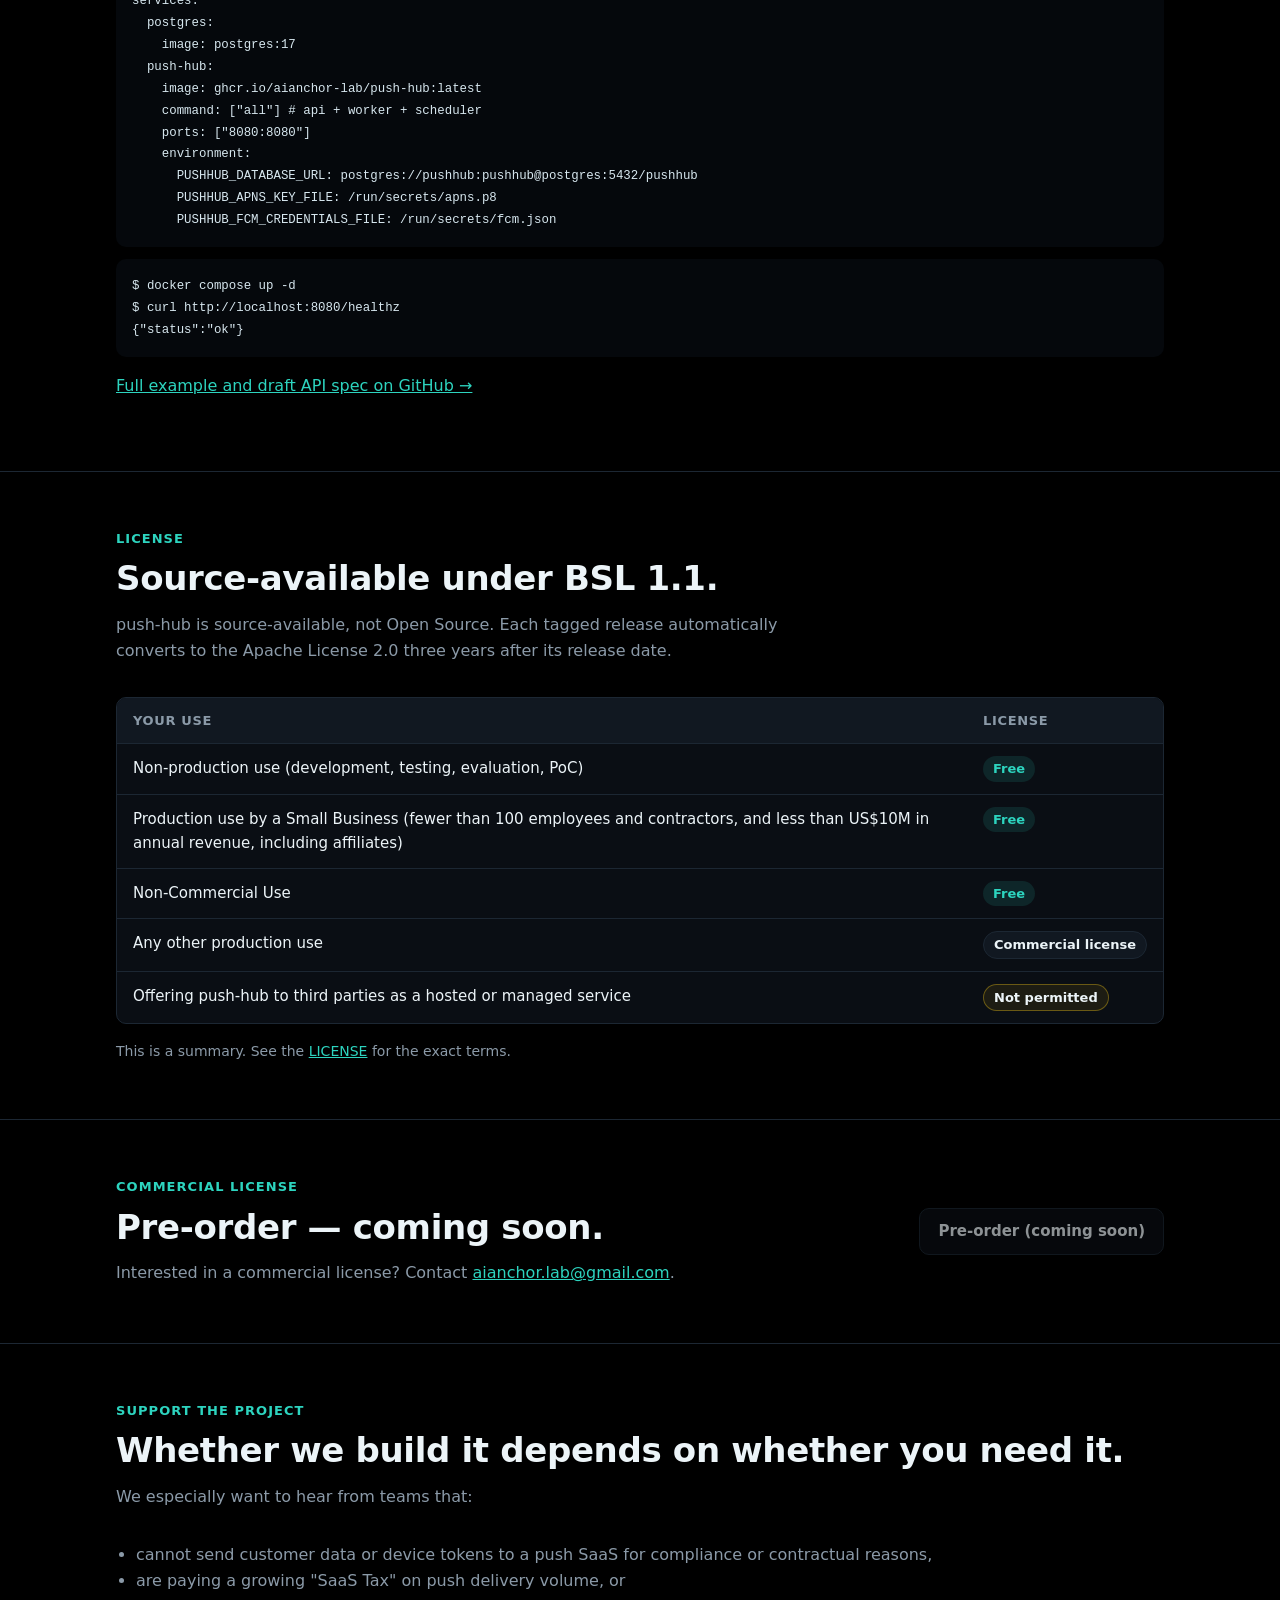
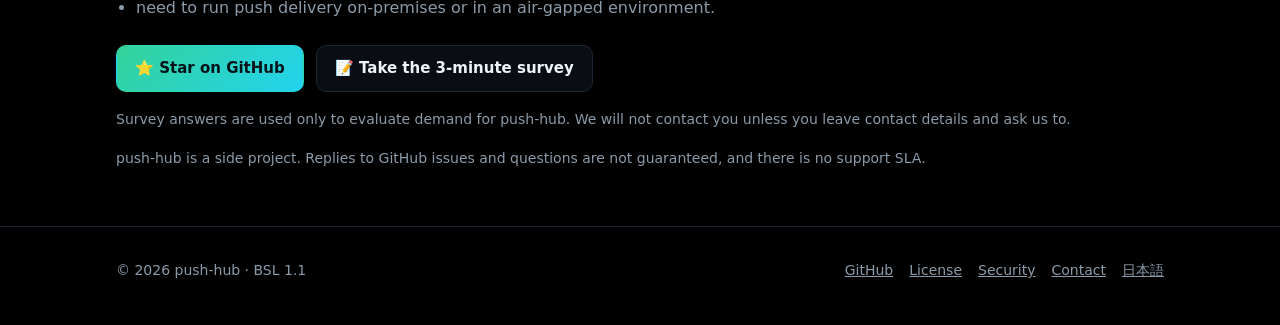
==== commit d24d92e7: "docs: raise Small Business revenue limit and state support policy Raise the Small Business revenue l" ====
--- a/lp/index.html
+++ b/lp/index.html
@@ -8,9 +8,9 @@
   <meta name="theme-color" content="#000000">
   <link rel="icon" href="assets/favicon.svg" type="image/svg+xml">
   <link rel="stylesheet" href="assets/styles.css">
-  <link rel="alternate" hreflang="en" href="/">
+  <link rel="alternate" hreflang="en" href="./">
   <link rel="alternate" hreflang="ja" href="ja/index.html">
-  <link rel="alternate" hreflang="x-default" href="/">
+  <link rel="alternate" hreflang="x-default" href="./">
   <meta property="og:type" content="website">
   <meta property="og:title" content="push-hub — Self-hosted push notifications">
   <meta property="og:description" content="Send APNs / FCM notifications from your own VPC or on-premises. No SaaS in between, no telemetry, no license server.">
@@ -40,8 +40,7 @@
       <p class="lead">push-hub is a self-hosted push notification delivery engine for enterprises. Deploy it inside your own VPC or on-premises, and send APNs / FCM notifications without handing your data to a SaaS provider.</p>
       <div class="cta">
         <a class="btn btn-primary" href="https://github.com/aianchor-lab/push-hub">⭐ Star on GitHub</a>
-        <!-- TODO(#14): replace with the actual Google Form URL -->
-        <a class="btn" href="https://forms.gle/TODO">📝 Take the 3-minute survey</a>
+        <a class="btn" href="https://docs.google.com/forms/d/e/1FAIpQLSfy40dCmbFtYYkesl8lL9IoW6KyR2qLuC6Wm4MJOnWRVuYOQQ/viewform?usp=dialog">📝 Take the 3-minute survey</a>
       </div>
     </div>
 
@@ -192,7 +191,7 @@
             <thead><tr><th scope="col">Your use</th><th scope="col">License</th></tr></thead>
             <tbody>
               <tr><td>Non-production use (development, testing, evaluation, PoC)</td><td><span class="pill pill-free">Free</span></td></tr>
-              <tr><td>Production use by a Small Business (fewer than 100 employees and contractors, and less than US$1M in annual revenue, including affiliates)</td><td><span class="pill pill-free">Free</span></td></tr>
+              <tr><td>Production use by a Small Business (fewer than 100 employees and contractors, and less than US$10M in annual revenue, including affiliates)</td><td><span class="pill pill-free">Free</span></td></tr>
               <tr><td>Non-Commercial Use</td><td><span class="pill pill-free">Free</span></td></tr>
               <tr><td>Any other production use</td><td><span class="pill pill-paid">Commercial license</span></td></tr>
               <tr><td>Offering push-hub to third parties as a hosted or managed service</td><td><span class="pill pill-no">Not permitted</span></td></tr>
@@ -227,10 +226,10 @@
         </ul>
         <div class="cta">
           <a class="btn btn-primary" href="https://github.com/aianchor-lab/push-hub">⭐ Star on GitHub</a>
-          <!-- TODO(#14): replace with the actual Google Form URL -->
-          <a class="btn" href="https://forms.gle/TODO">📝 Take the 3-minute survey</a>
+          <a class="btn" href="https://docs.google.com/forms/d/e/1FAIpQLSfy40dCmbFtYYkesl8lL9IoW6KyR2qLuC6Wm4MJOnWRVuYOQQ/viewform?usp=dialog">📝 Take the 3-minute survey</a>
         </div>
         <p class="fine">Survey answers are used only to evaluate demand for push-hub. We will not contact you unless you leave contact details and ask us to.</p>
+        <p class="fine">push-hub is a side project. Replies to GitHub issues and questions are not guaranteed, and there is no support SLA.</p>
       </div>
     </section>
   </main>
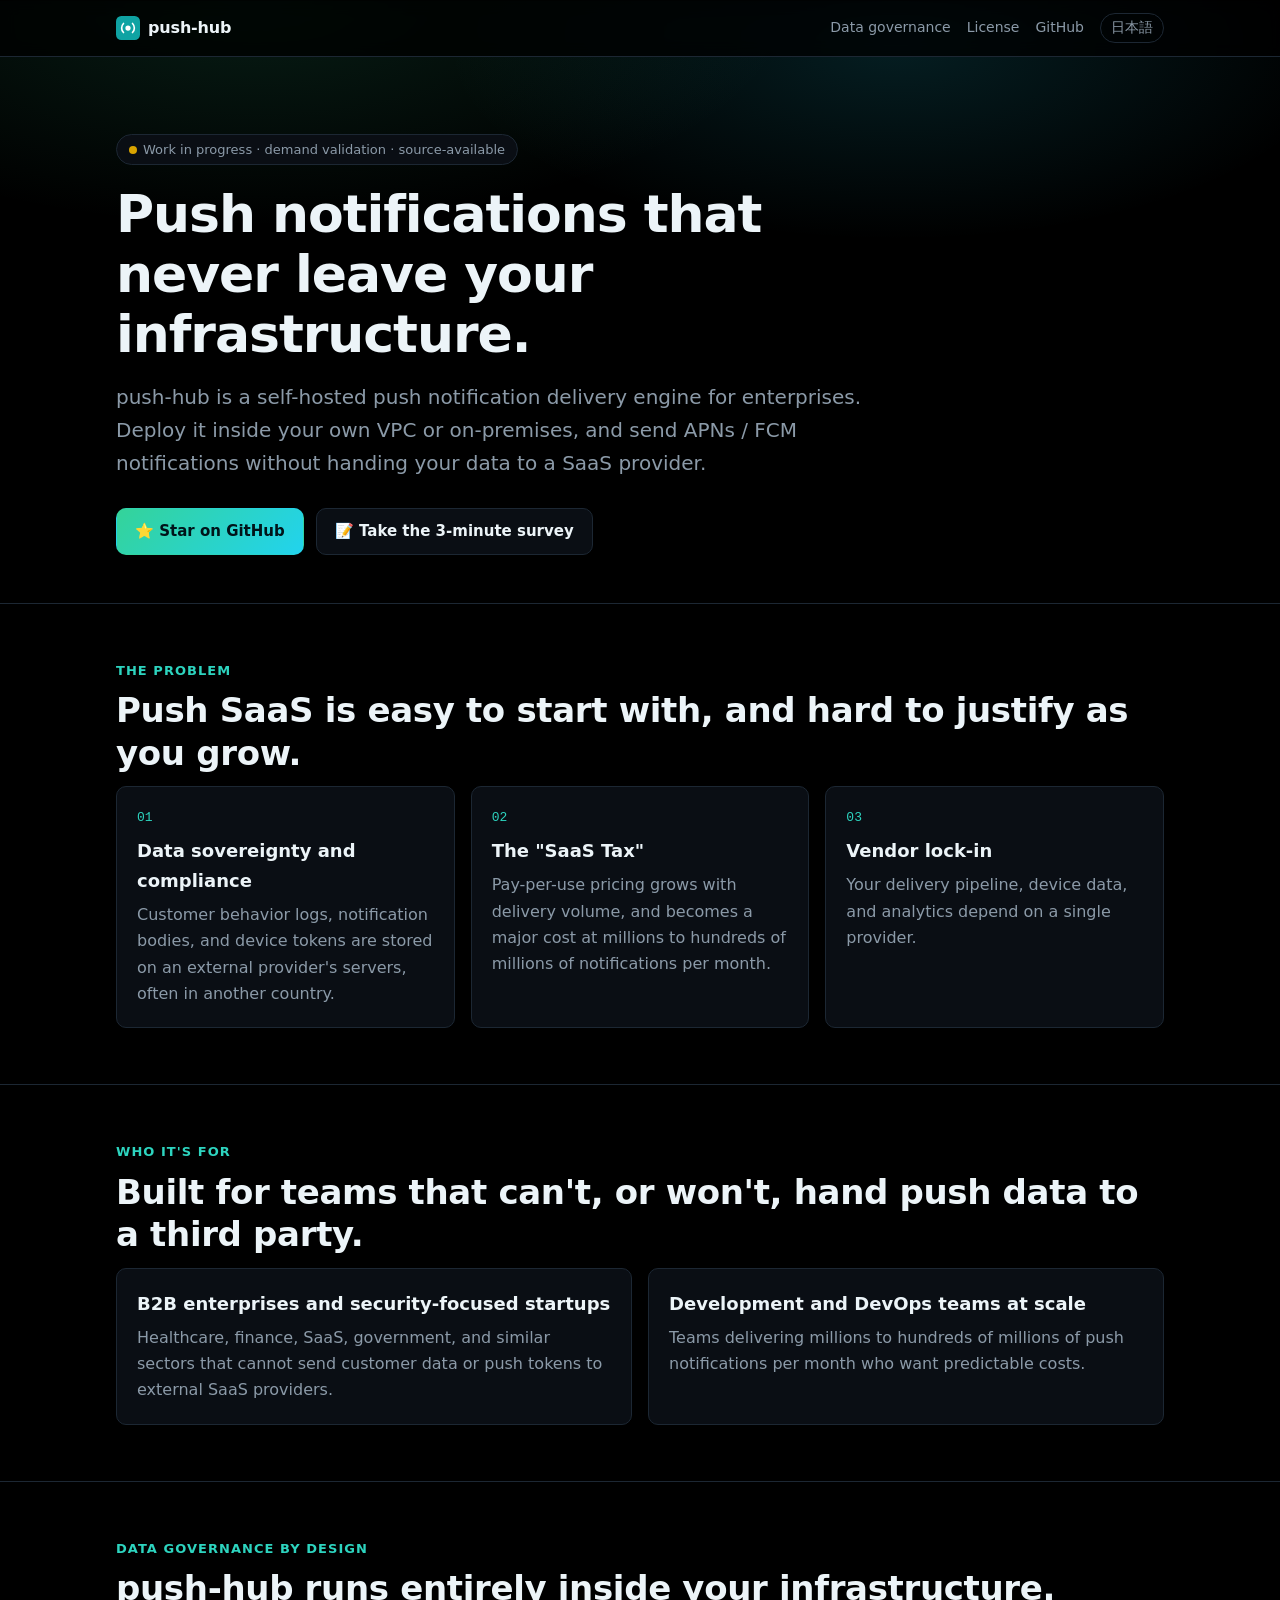
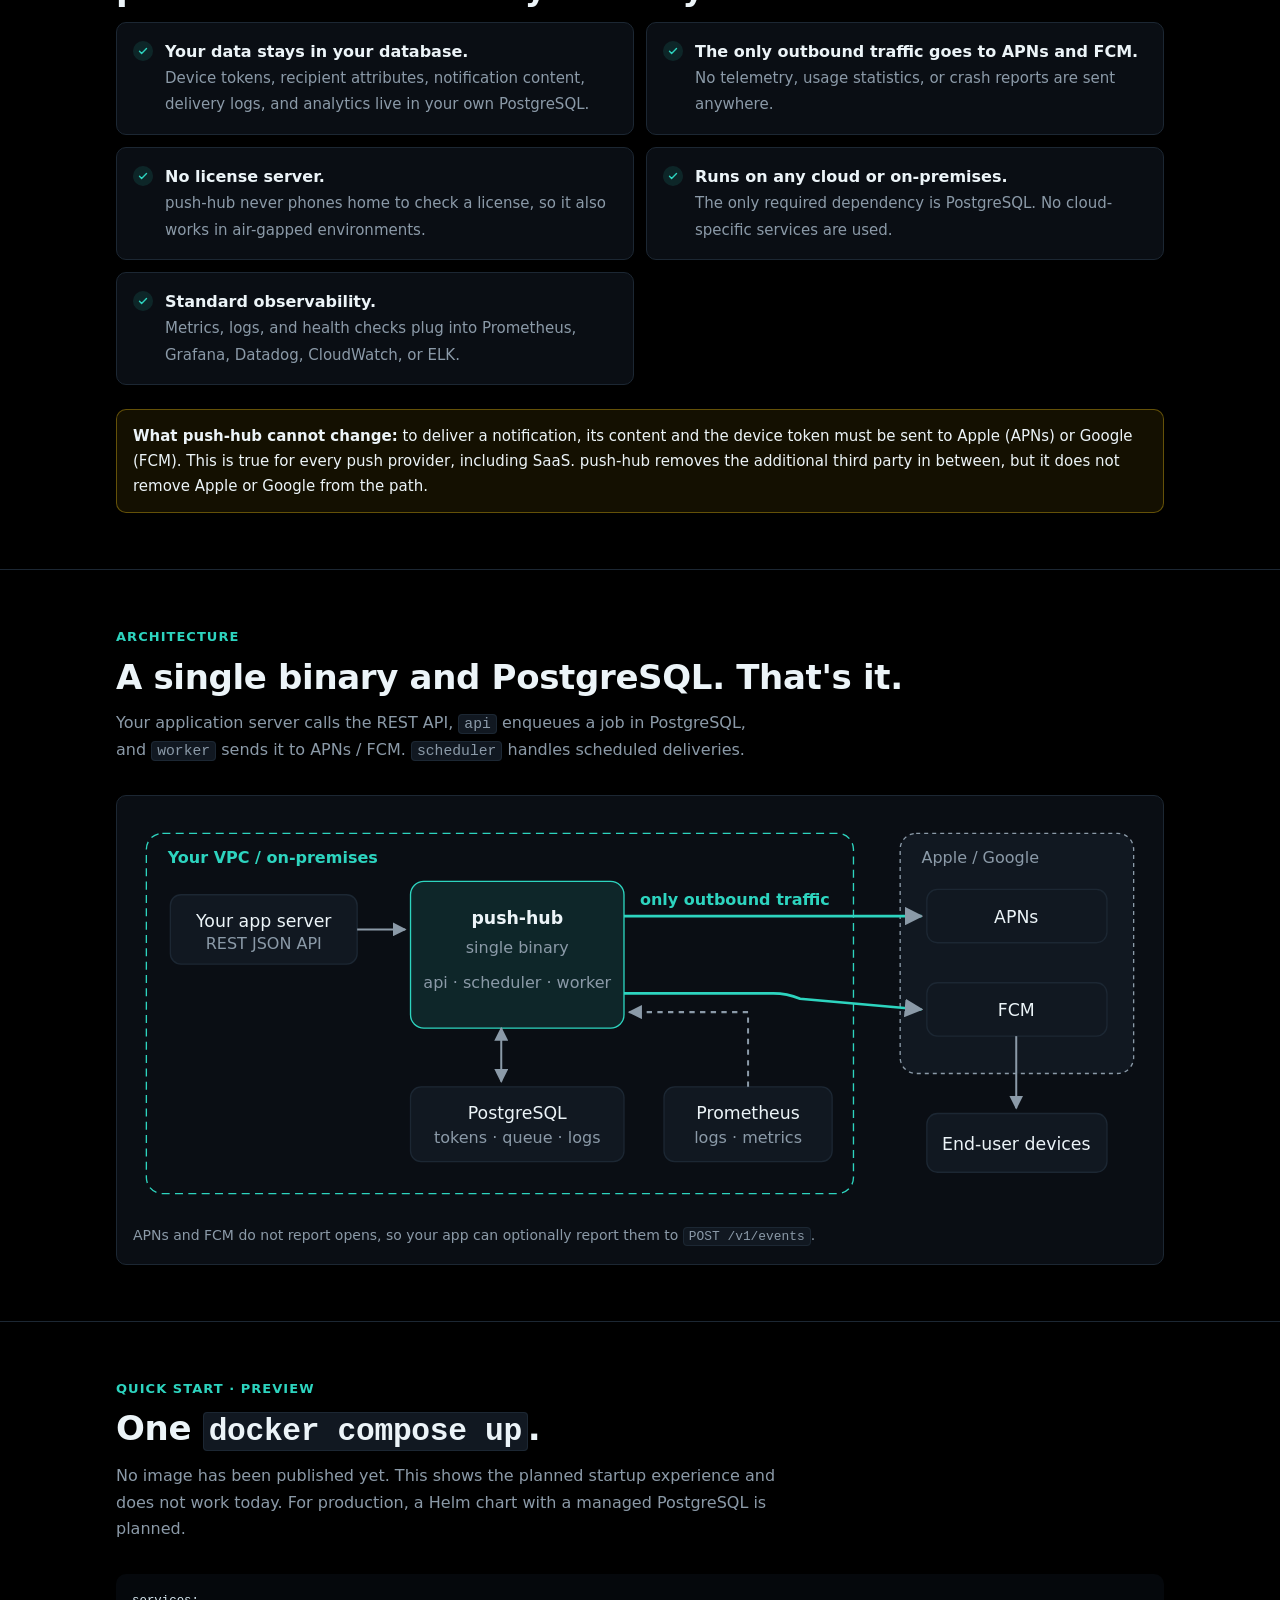
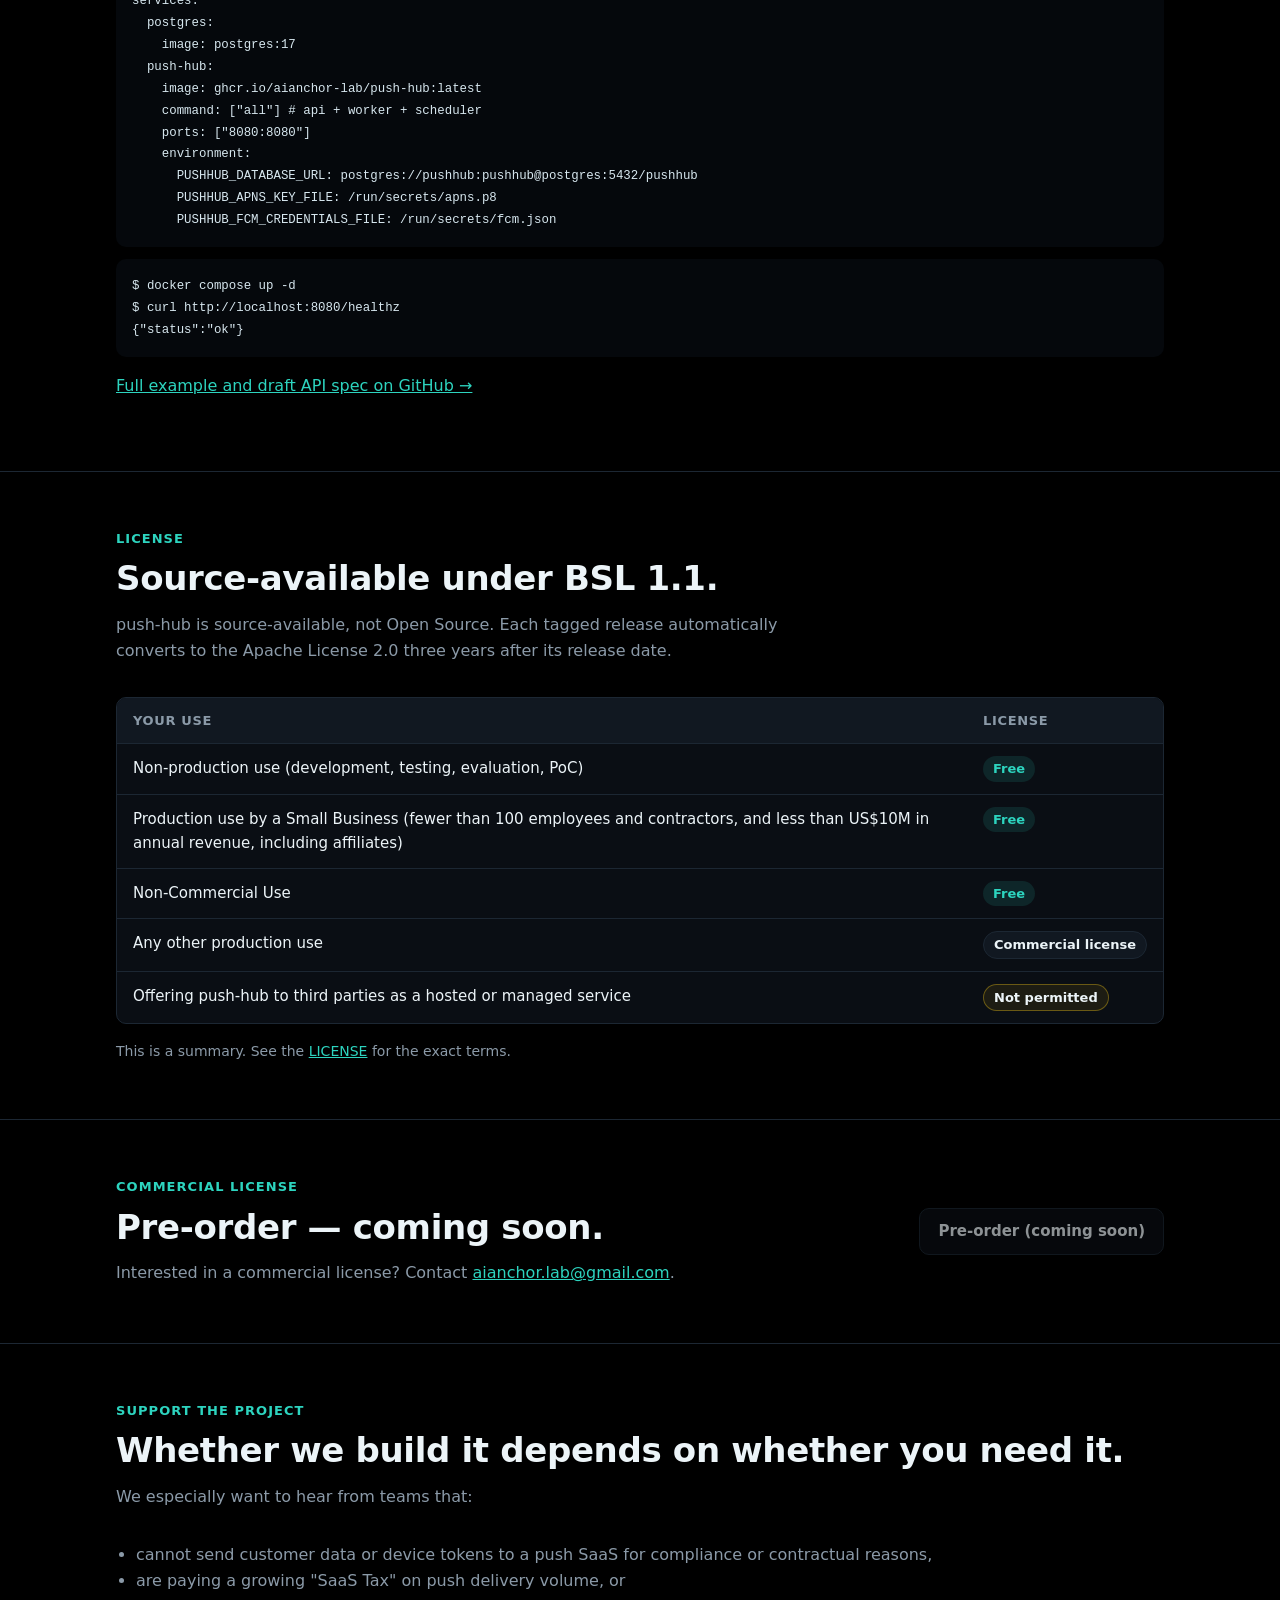
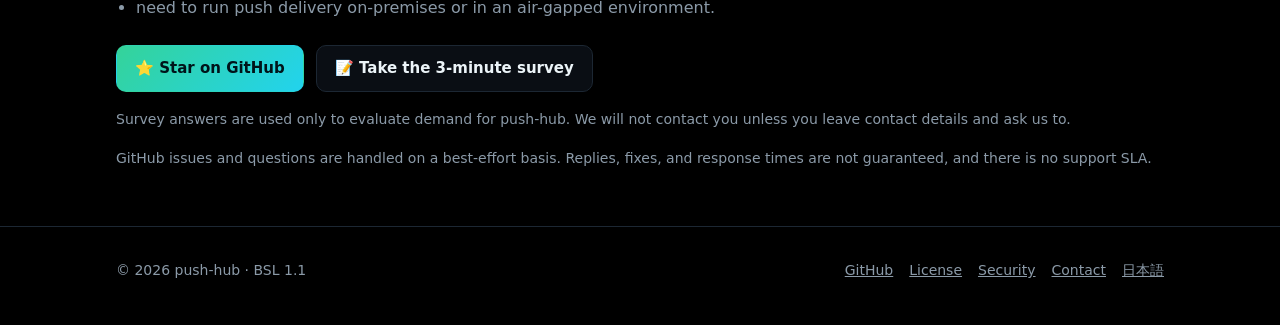
==== commit f5fb24b7: "docs: focus the support policy on what is guaranteed Describe the support terms directly instead of " ====
--- a/lp/index.html
+++ b/lp/index.html
@@ -229,7 +229,7 @@
           <a class="btn" href="https://docs.google.com/forms/d/e/1FAIpQLSfy40dCmbFtYYkesl8lL9IoW6KyR2qLuC6Wm4MJOnWRVuYOQQ/viewform?usp=dialog">📝 Take the 3-minute survey</a>
         </div>
         <p class="fine">Survey answers are used only to evaluate demand for push-hub. We will not contact you unless you leave contact details and ask us to.</p>
-        <p class="fine">push-hub is a side project. Replies to GitHub issues and questions are not guaranteed, and there is no support SLA.</p>
+        <p class="fine">GitHub issues and questions are handled on a best-effort basis. Replies, fixes, and response times are not guaranteed, and there is no support SLA.</p>
       </div>
     </section>
   </main>
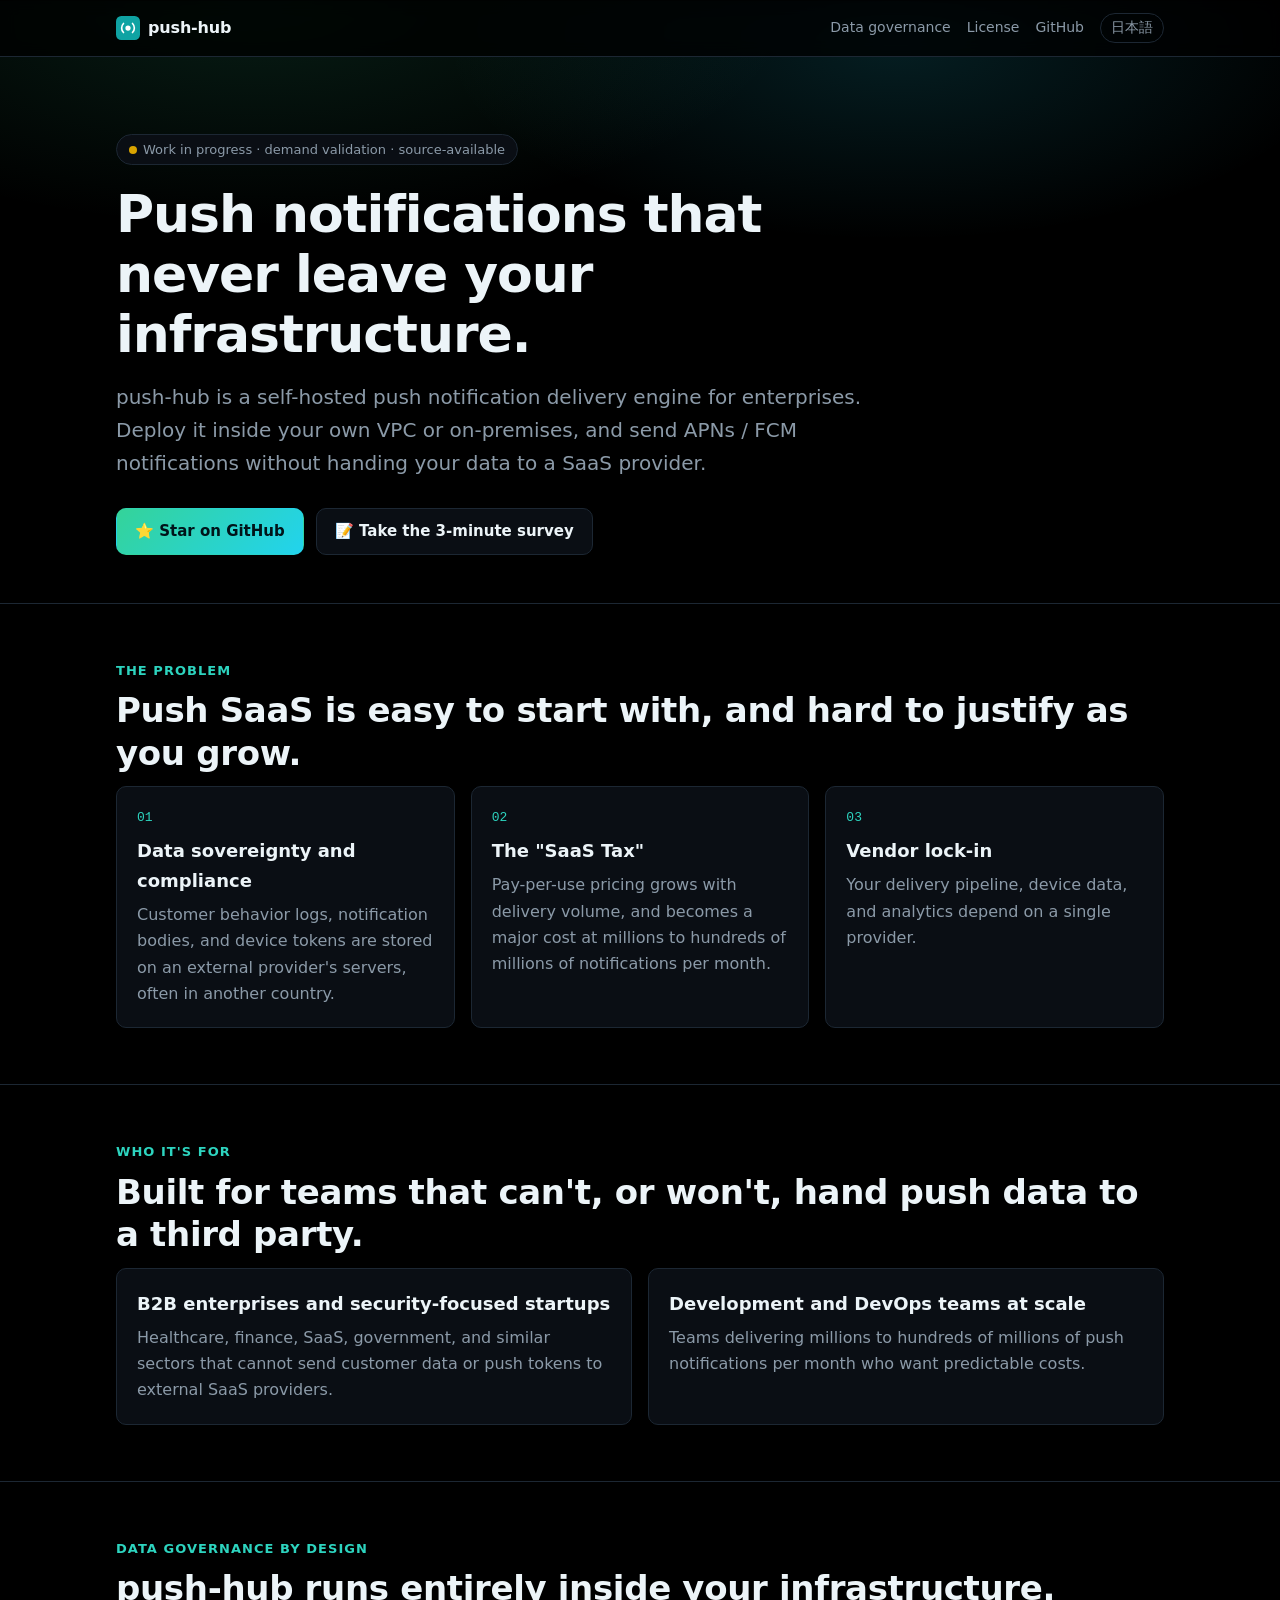
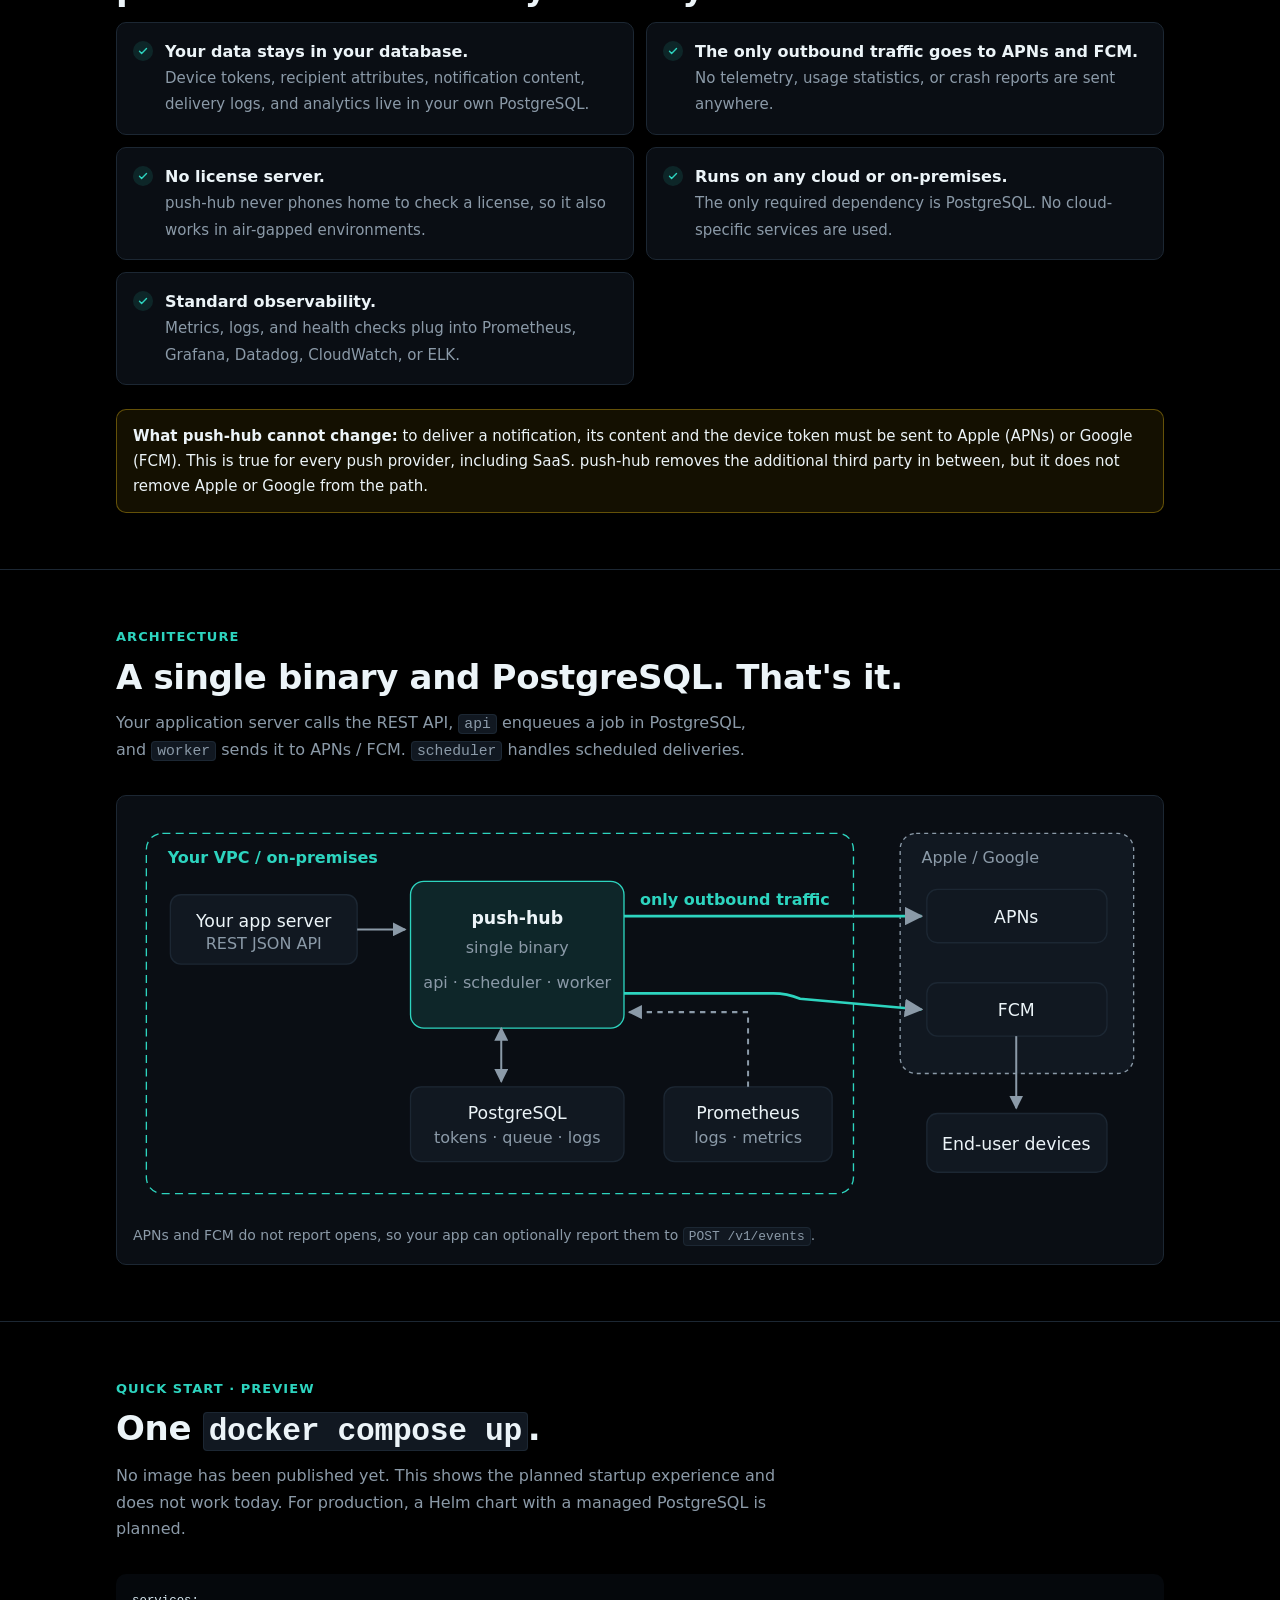
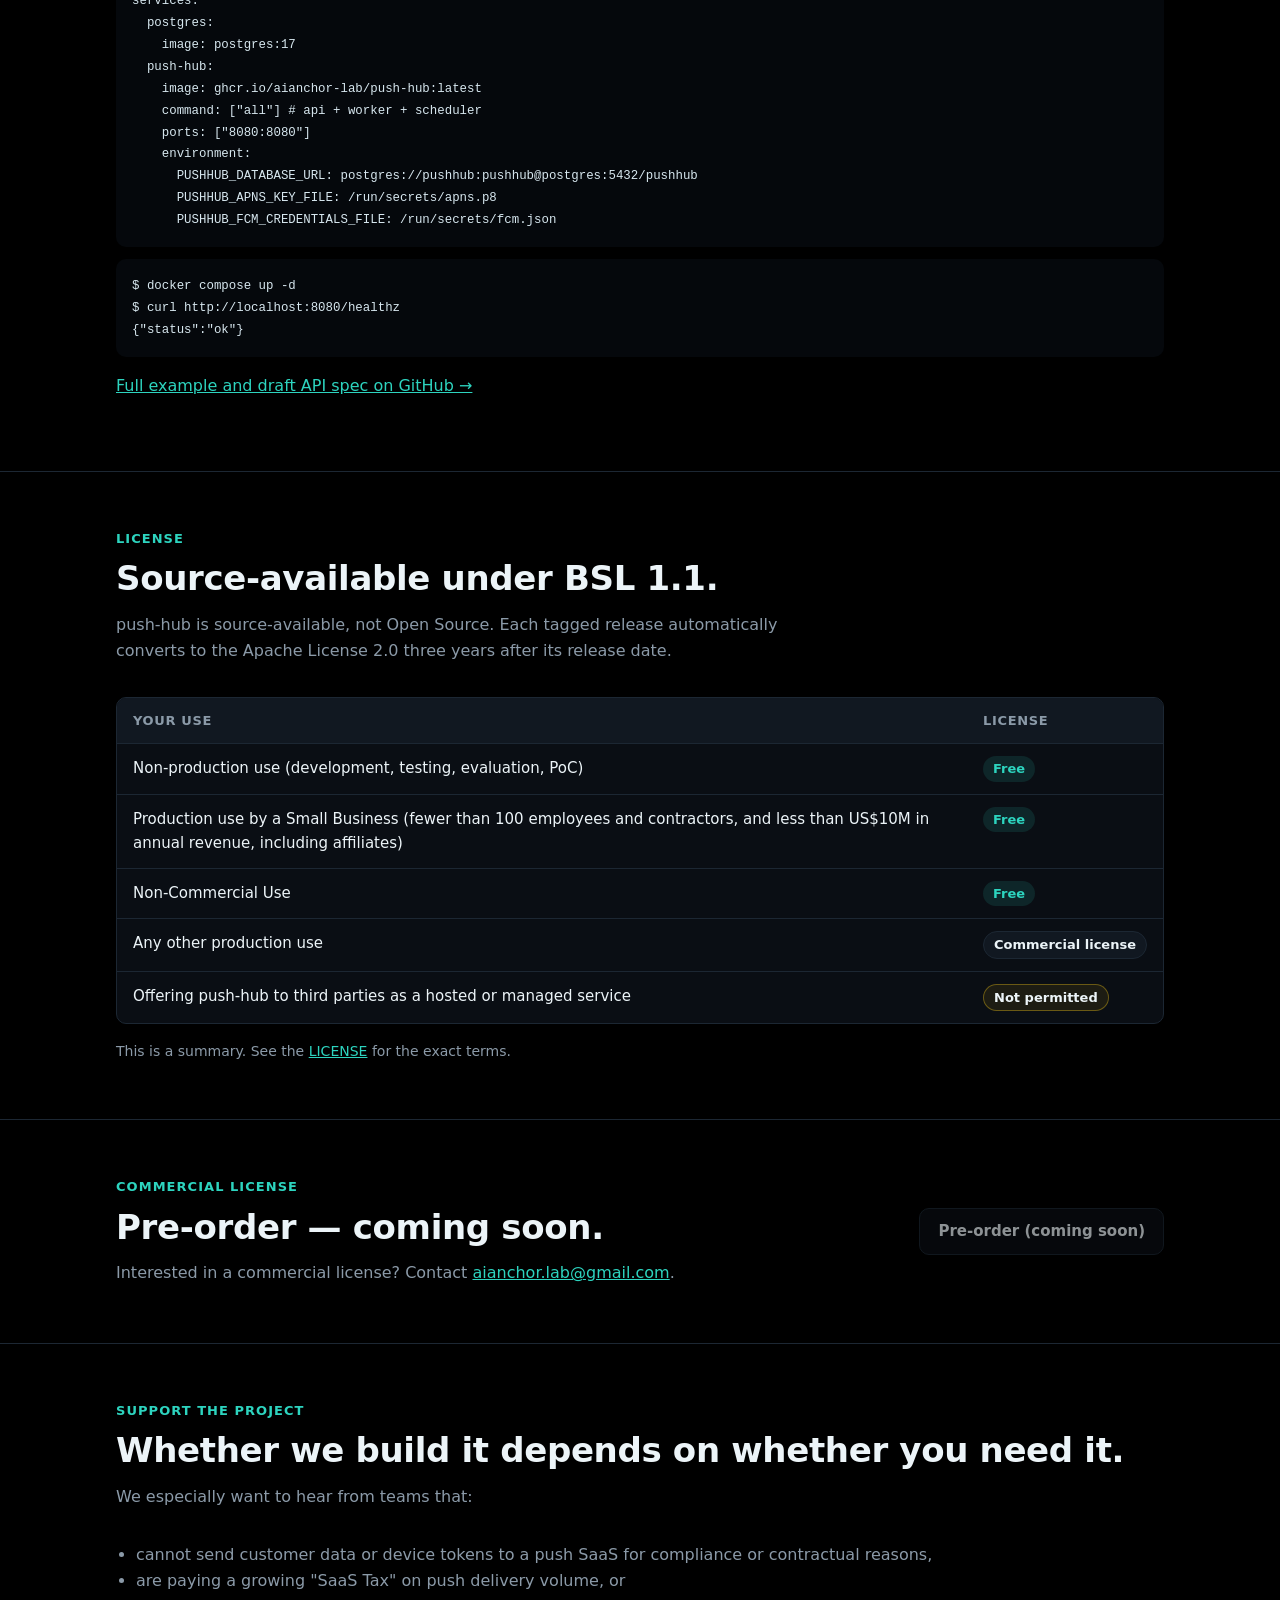
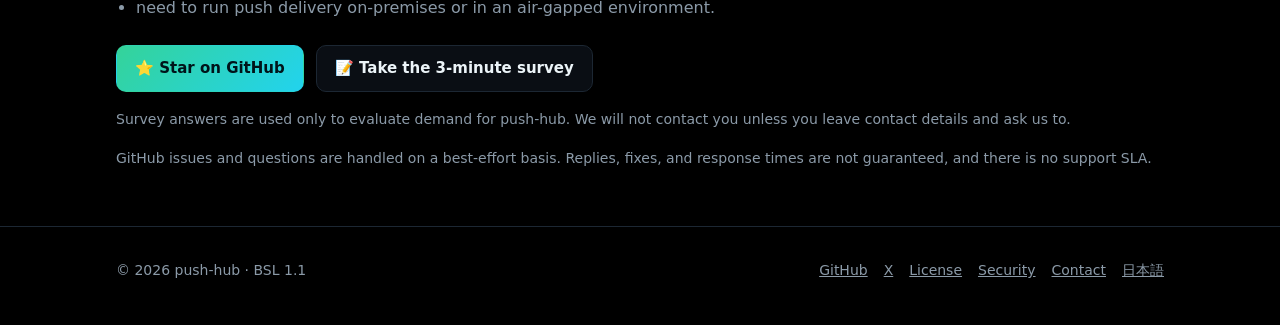
==== commit f9456925: "docs: link the official X account and add a social preview image Link @pushhub_dev from the README a" ====
--- a/lp/index.html
+++ b/lp/index.html
@@ -15,7 +15,13 @@
   <meta property="og:title" content="push-hub — Self-hosted push notifications">
   <meta property="og:description" content="Send APNs / FCM notifications from your own VPC or on-premises. No SaaS in between, no telemetry, no license server.">
   <meta property="og:locale" content="en_US">
-  <meta name="twitter:card" content="summary">
+  <meta property="og:url" content="https://aianchor-lab.github.io/push-hub/">
+  <meta property="og:image" content="https://aianchor-lab.github.io/push-hub/assets/og-image.png">
+  <meta property="og:image:width" content="1200">
+  <meta property="og:image:height" content="630">
+  <meta property="og:image:alt" content="push-hub: self-hosted push notifications for APNs and FCM. Work in progress.">
+  <meta name="twitter:card" content="summary_large_image">
+  <meta name="twitter:site" content="@pushhub_dev">
 </head>
 <body>
   <header class="site-header">
@@ -239,6 +245,7 @@
       <span>© 2026 push-hub · BSL 1.1</span>
       <nav aria-label="Footer">
         <a href="https://github.com/aianchor-lab/push-hub">GitHub</a>
+        <a href="https://x.com/pushhub_dev">X</a>
         <a href="https://github.com/aianchor-lab/push-hub/blob/main/LICENSE">License</a>
         <a href="https://github.com/aianchor-lab/push-hub/blob/main/SECURITY.md">Security</a>
         <a href="mailto:aianchor.lab@gmail.com">Contact</a>
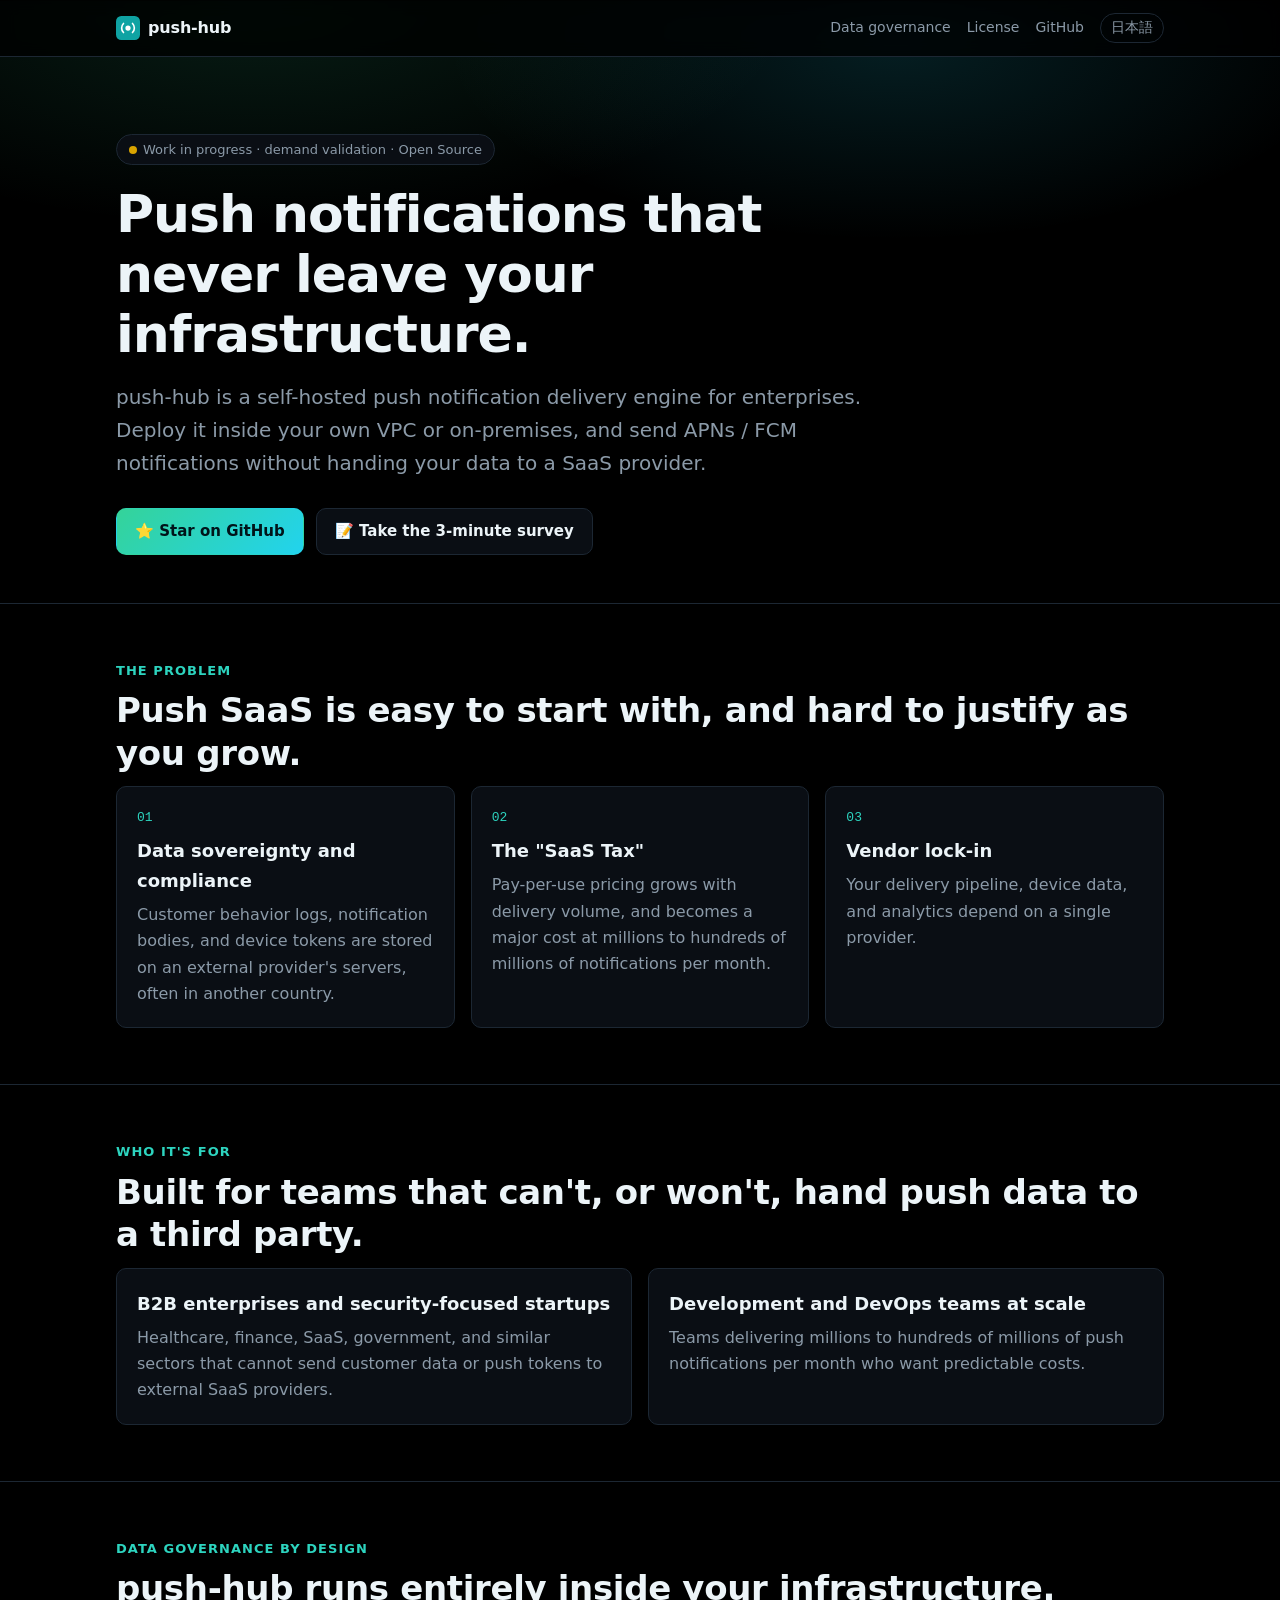
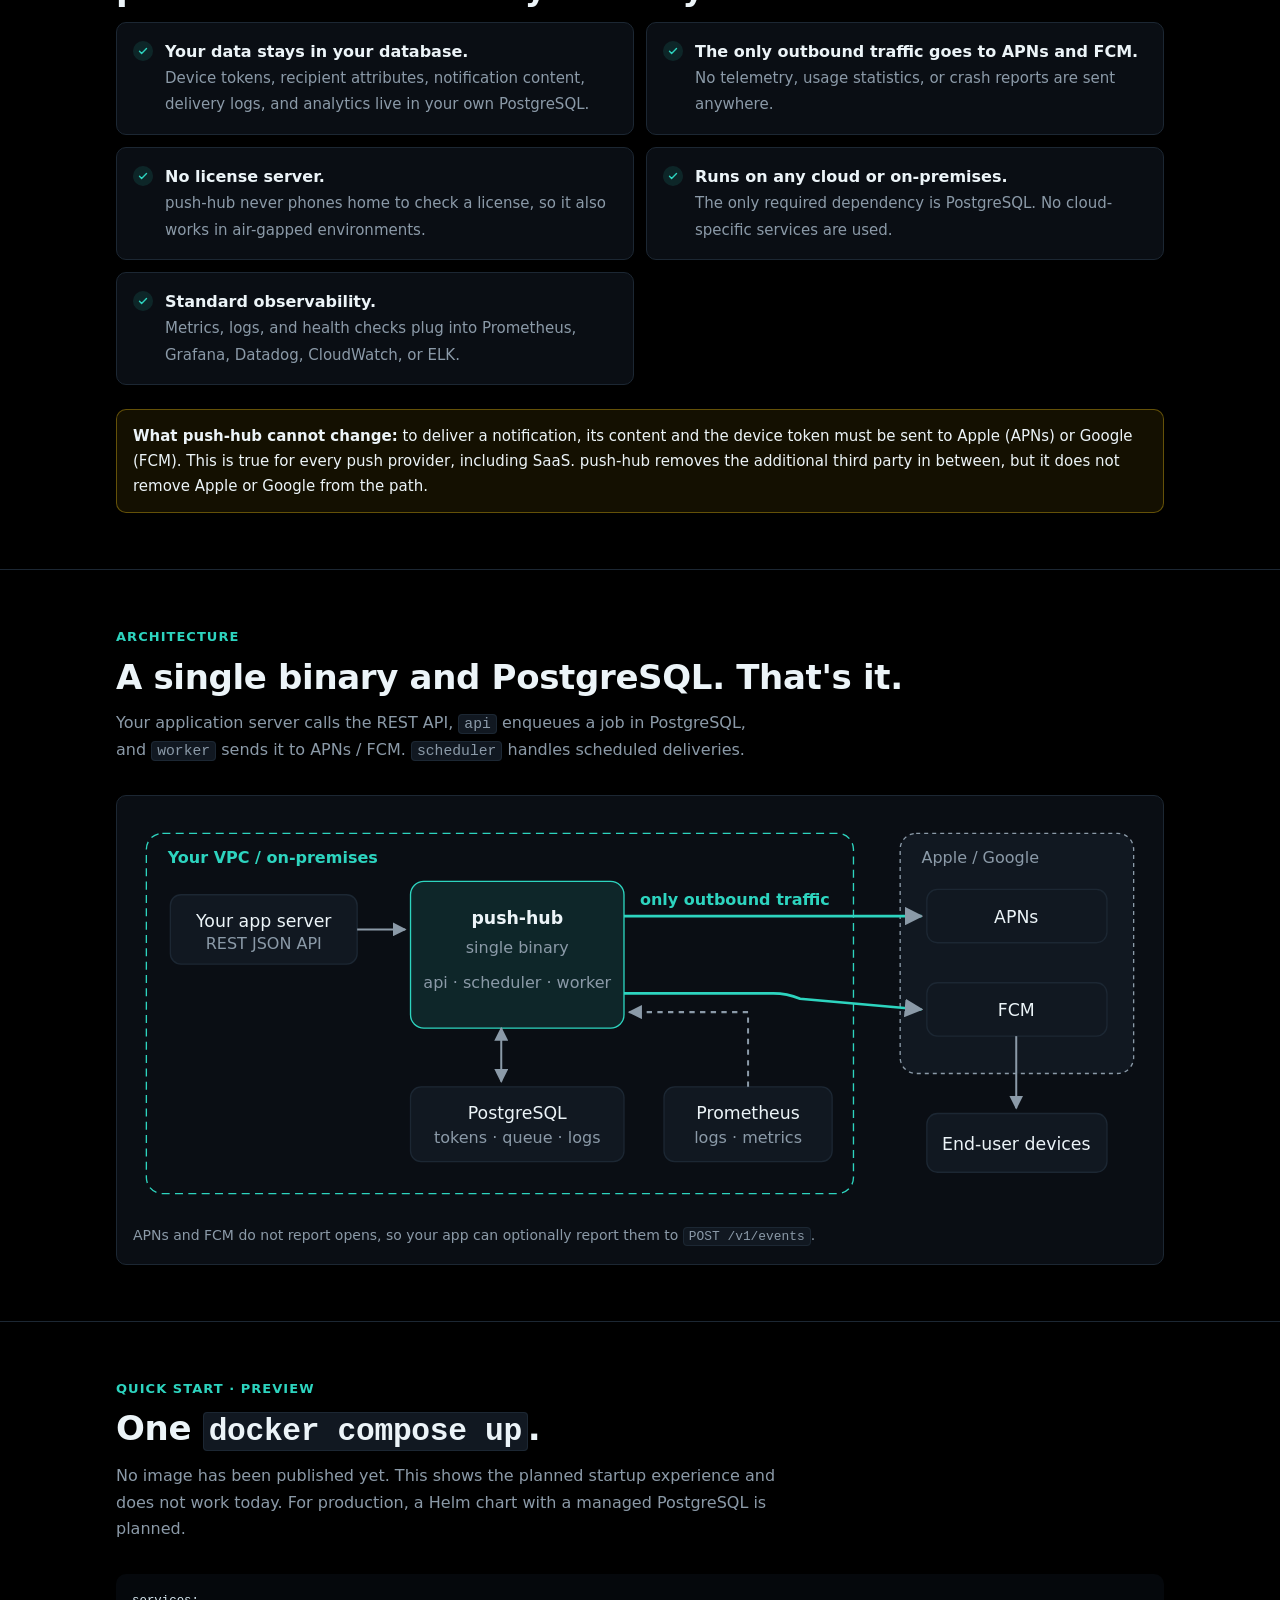
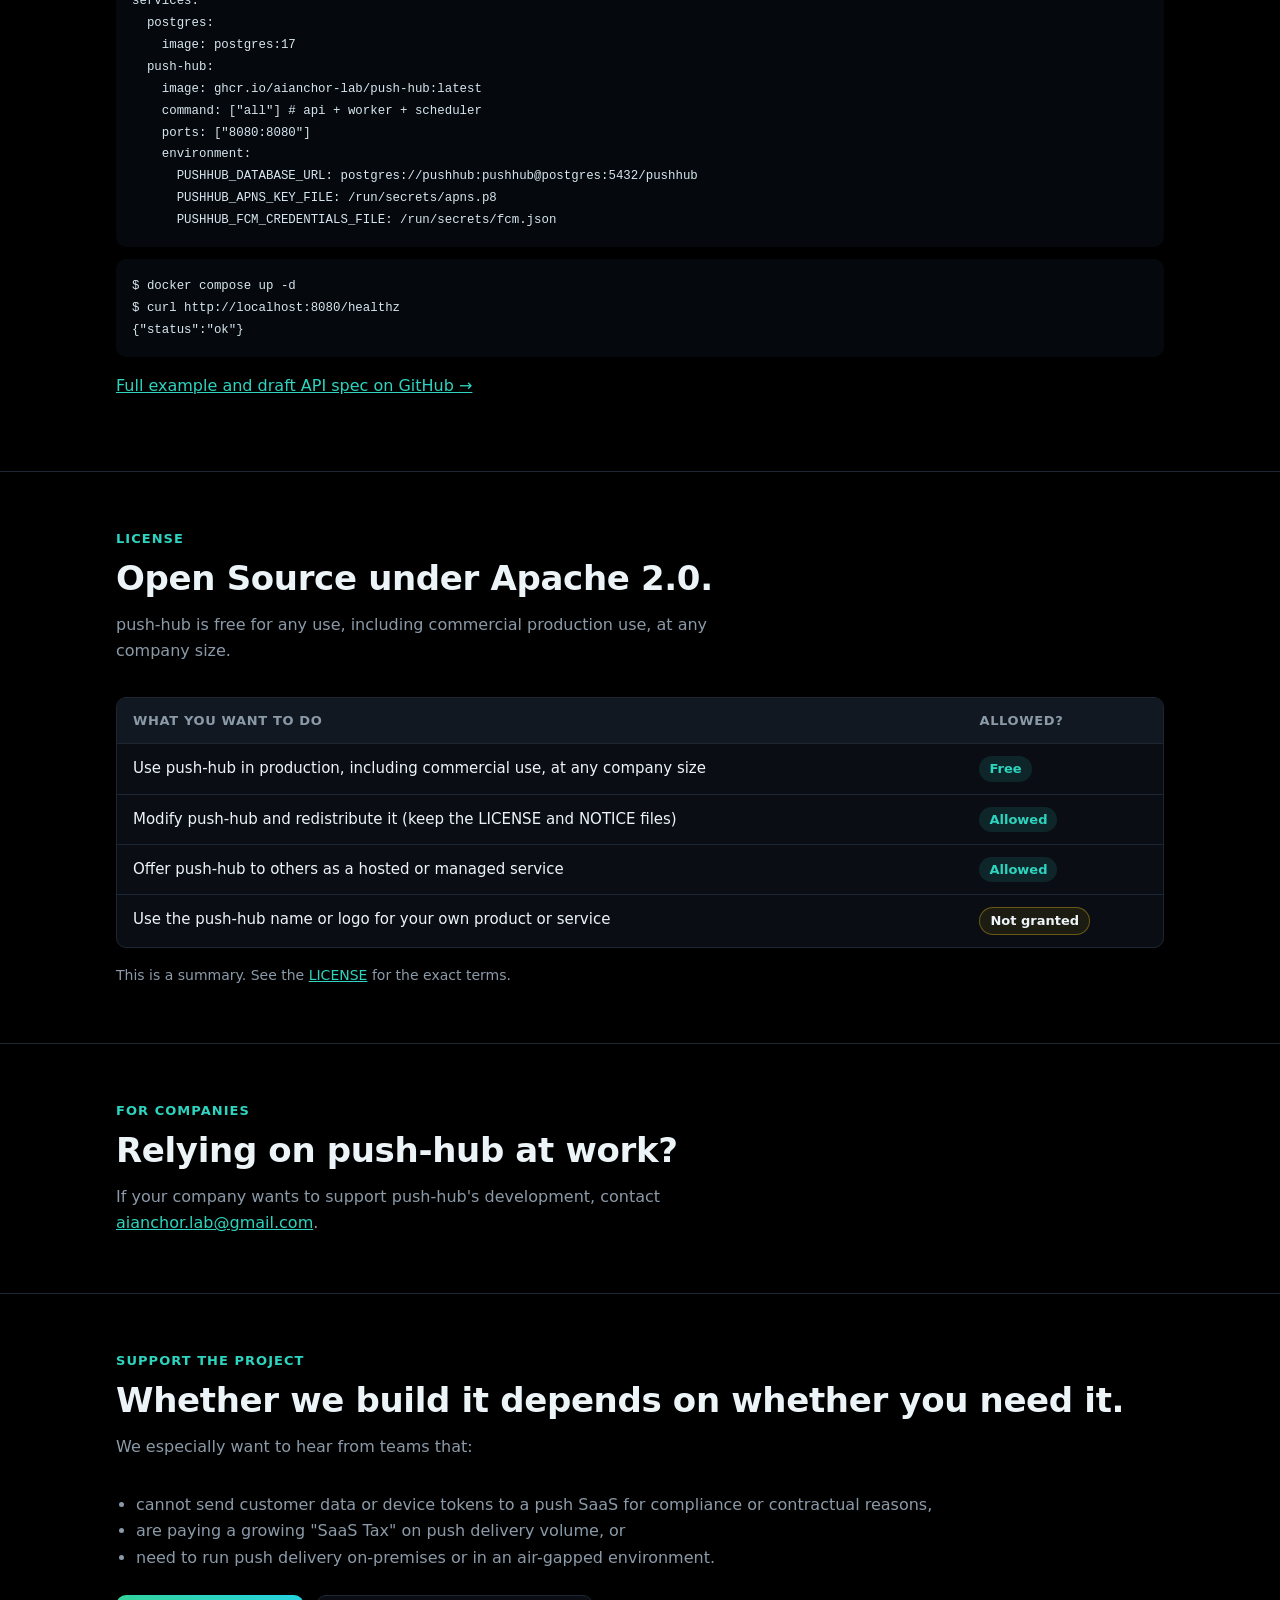
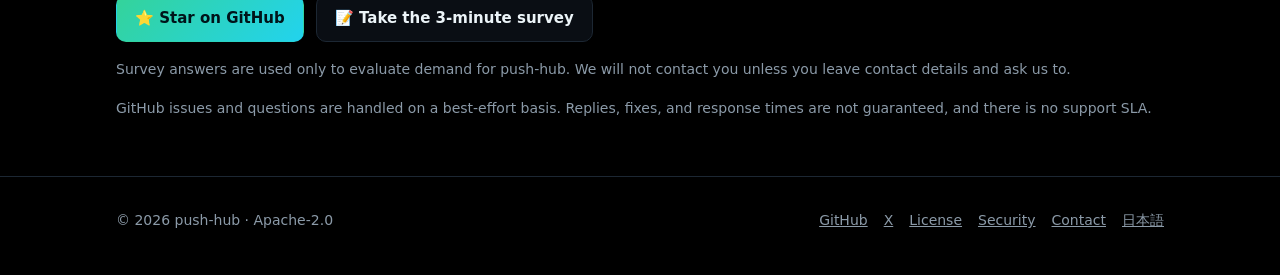
==== commit 22970b93: "Switch the license from BSL 1.1 to Apache License 2.0 Replace LICENSE with the Apache License 2.0 te" ====
--- a/lp/index.html
+++ b/lp/index.html
@@ -41,7 +41,7 @@
 
   <main id="top">
     <div class="container hero">
-      <p class="badge"><span class="dot" aria-hidden="true"></span>Work in progress · demand validation · source-available</p>
+      <p class="badge"><span class="dot" aria-hidden="true"></span>Work in progress · demand validation · Open Source</p>
       <h1>Push notifications that never leave your infrastructure.</h1>
       <p class="lead">push-hub is a self-hosted push notification delivery engine for enterprises. Deploy it inside your own VPC or on-premises, and send APNs / FCM notifications without handing your data to a SaaS provider.</p>
       <div class="cta">
@@ -190,17 +190,16 @@
     <section id="license" aria-labelledby="license-title">
       <div class="container">
         <p class="eyebrow">License</p>
-        <h2 id="license-title">Source-available under BSL 1.1.</h2>
-        <p class="section-lead">push-hub is source-available, not Open Source. Each tagged release automatically converts to the Apache License 2.0 three years after its release date.</p>
+        <h2 id="license-title">Open Source under Apache 2.0.</h2>
+        <p class="section-lead">push-hub is free for any use, including commercial production use, at any company size.</p>
         <div class="table-wrap">
           <table>
-            <thead><tr><th scope="col">Your use</th><th scope="col">License</th></tr></thead>
+            <thead><tr><th scope="col">What you want to do</th><th scope="col">Allowed?</th></tr></thead>
             <tbody>
-              <tr><td>Non-production use (development, testing, evaluation, PoC)</td><td><span class="pill pill-free">Free</span></td></tr>
-              <tr><td>Production use by a Small Business (fewer than 100 employees and contractors, and less than US$10M in annual revenue, including affiliates)</td><td><span class="pill pill-free">Free</span></td></tr>
-              <tr><td>Non-Commercial Use</td><td><span class="pill pill-free">Free</span></td></tr>
-              <tr><td>Any other production use</td><td><span class="pill pill-paid">Commercial license</span></td></tr>
-              <tr><td>Offering push-hub to third parties as a hosted or managed service</td><td><span class="pill pill-no">Not permitted</span></td></tr>
+              <tr><td>Use push-hub in production, including commercial use, at any company size</td><td><span class="pill pill-free">Free</span></td></tr>
+              <tr><td>Modify push-hub and redistribute it (keep the LICENSE and NOTICE files)</td><td><span class="pill pill-free">Allowed</span></td></tr>
+              <tr><td>Offer push-hub to others as a hosted or managed service</td><td><span class="pill pill-free">Allowed</span></td></tr>
+              <tr><td>Use the push-hub name or logo for your own product or service</td><td><span class="pill pill-no">Not granted</span></td></tr>
             </tbody>
           </table>
         </div>
@@ -208,15 +207,11 @@
       </div>
     </section>
 
-    <!-- Placeholder: the real pre-order button and click tracking are added in #16 -->
-    <section id="preorder" aria-labelledby="preorder-title">
-      <div class="container preorder">
-        <div>
-          <p class="eyebrow">Commercial license</p>
-          <h2 id="preorder-title">Pre-order — coming soon.</h2>
-          <p class="section-lead" style="margin-bottom:0">Interested in a commercial license? Contact <a href="mailto:aianchor.lab@gmail.com">aianchor.lab@gmail.com</a>.</p>
-        </div>
-        <a class="btn" role="link" aria-disabled="true">Pre-order (coming soon)</a>
+    <section id="sponsor" aria-labelledby="sponsor-title">
+      <div class="container">
+        <p class="eyebrow">For companies</p>
+        <h2 id="sponsor-title">Relying on push-hub at work?</h2>
+        <p class="section-lead" style="margin-bottom:0">If your company wants to support push-hub's development, contact <a href="mailto:aianchor.lab@gmail.com">aianchor.lab@gmail.com</a>.</p>
       </div>
     </section>
 
@@ -242,7 +237,7 @@
 
   <footer class="site-footer">
     <div class="container">
-      <span>© 2026 push-hub · BSL 1.1</span>
+      <span>© 2026 push-hub · Apache-2.0</span>
       <nav aria-label="Footer">
         <a href="https://github.com/aianchor-lab/push-hub">GitHub</a>
         <a href="https://x.com/pushhub_dev">X</a>
--- a/lp/assets/styles.css
+++ b/lp/assets/styles.css
@@ -162,14 +162,10 @@
 th { font-size: 13px; text-transform: uppercase; letter-spacing: 0.05em; color: var(--muted); background: var(--surface-2); }
 .pill { display: inline-block; font-size: 13px; font-weight: 600; padding: 2px 10px; border-radius: 999px; white-space: nowrap; }
 .pill-free { background: var(--accent-soft); color: var(--accent); }
-.pill-paid { background: var(--surface-2); color: var(--text); border: 1px solid var(--border); }
 .pill-no { background: var(--warn-bg); color: var(--text); border: 1px solid var(--warn-border); }
 .fine { color: var(--muted); font-size: 14px; margin: 16px 0 0; }
 
 /* Pre-order placeholder (replaced in #16) */
-.preorder { display: flex; flex-direction: column; gap: 16px; align-items: flex-start; }
-@media (min-width: 720px) { .preorder { flex-direction: row; align-items: center; justify-content: space-between; } }
-.preorder .btn[aria-disabled="true"] { opacity: 0.6; cursor: not-allowed; }
 
 /* Final CTA */
 .final { text-align: left; }
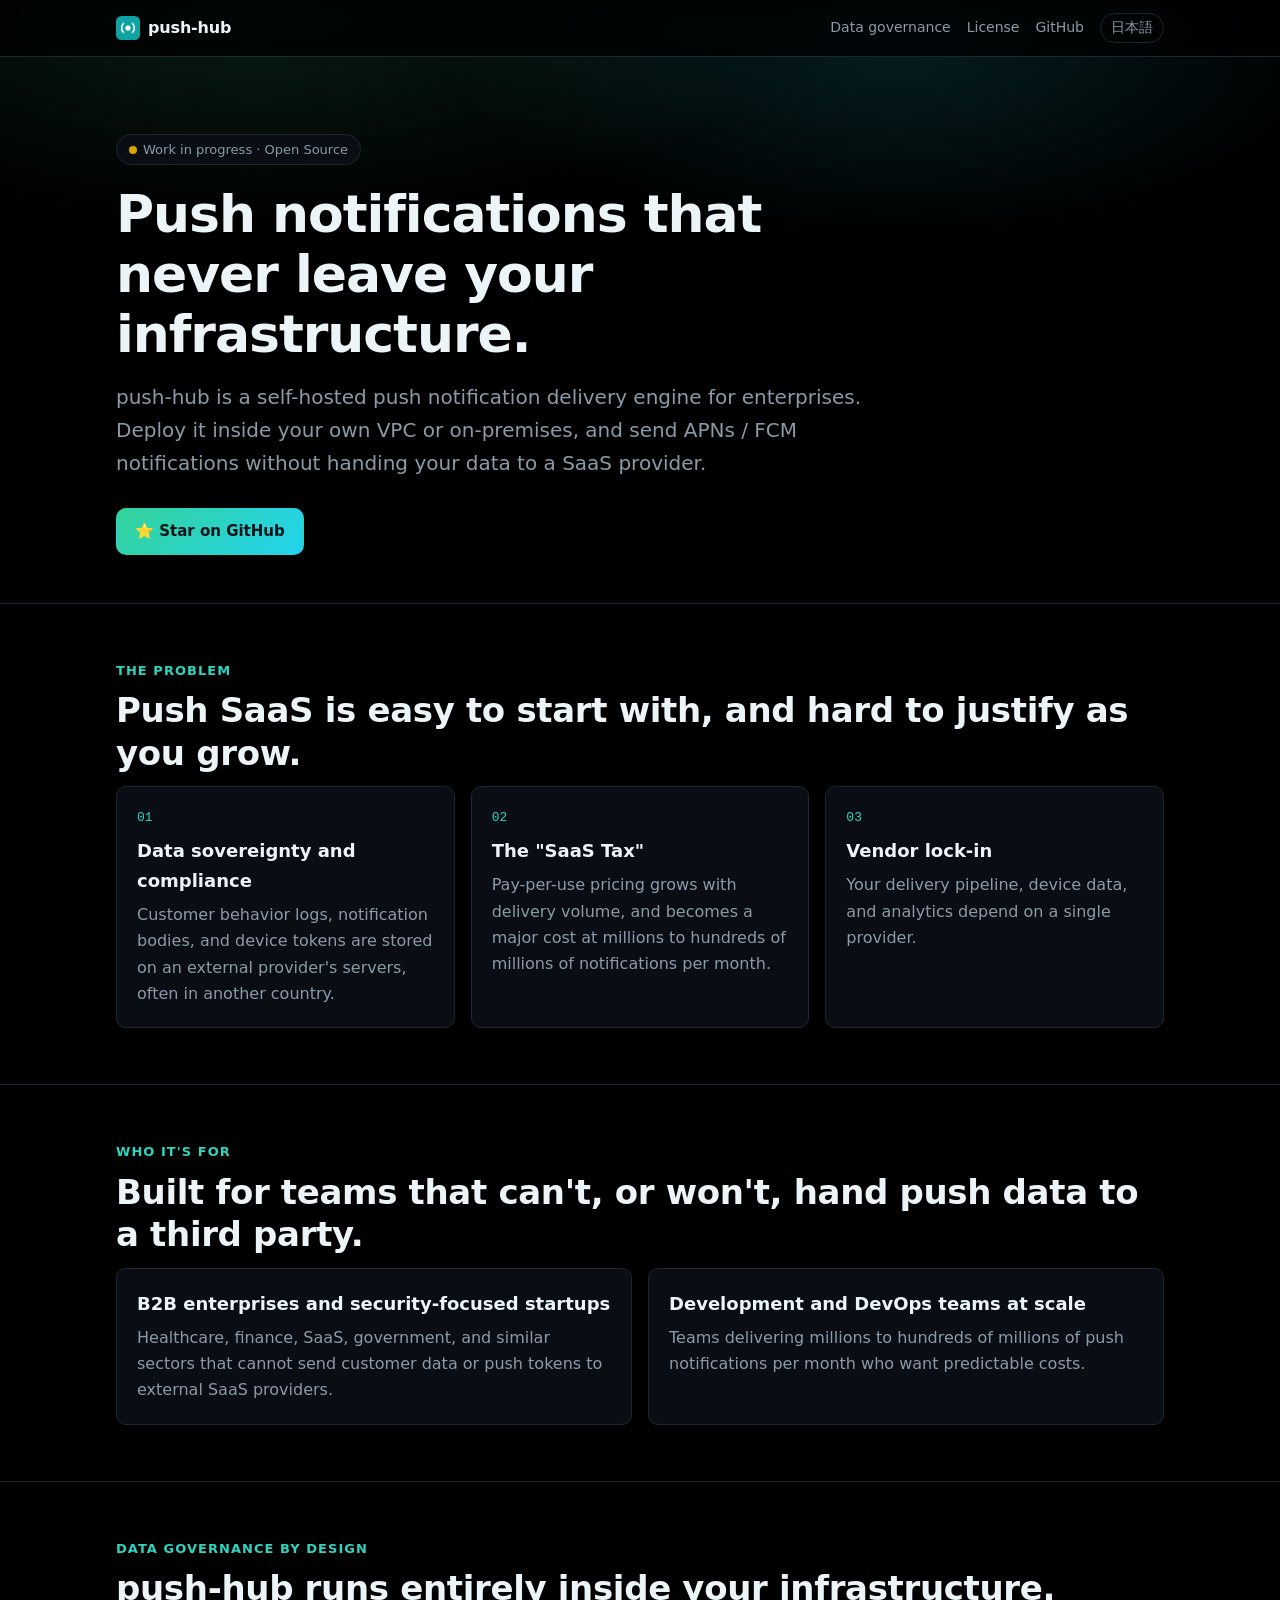
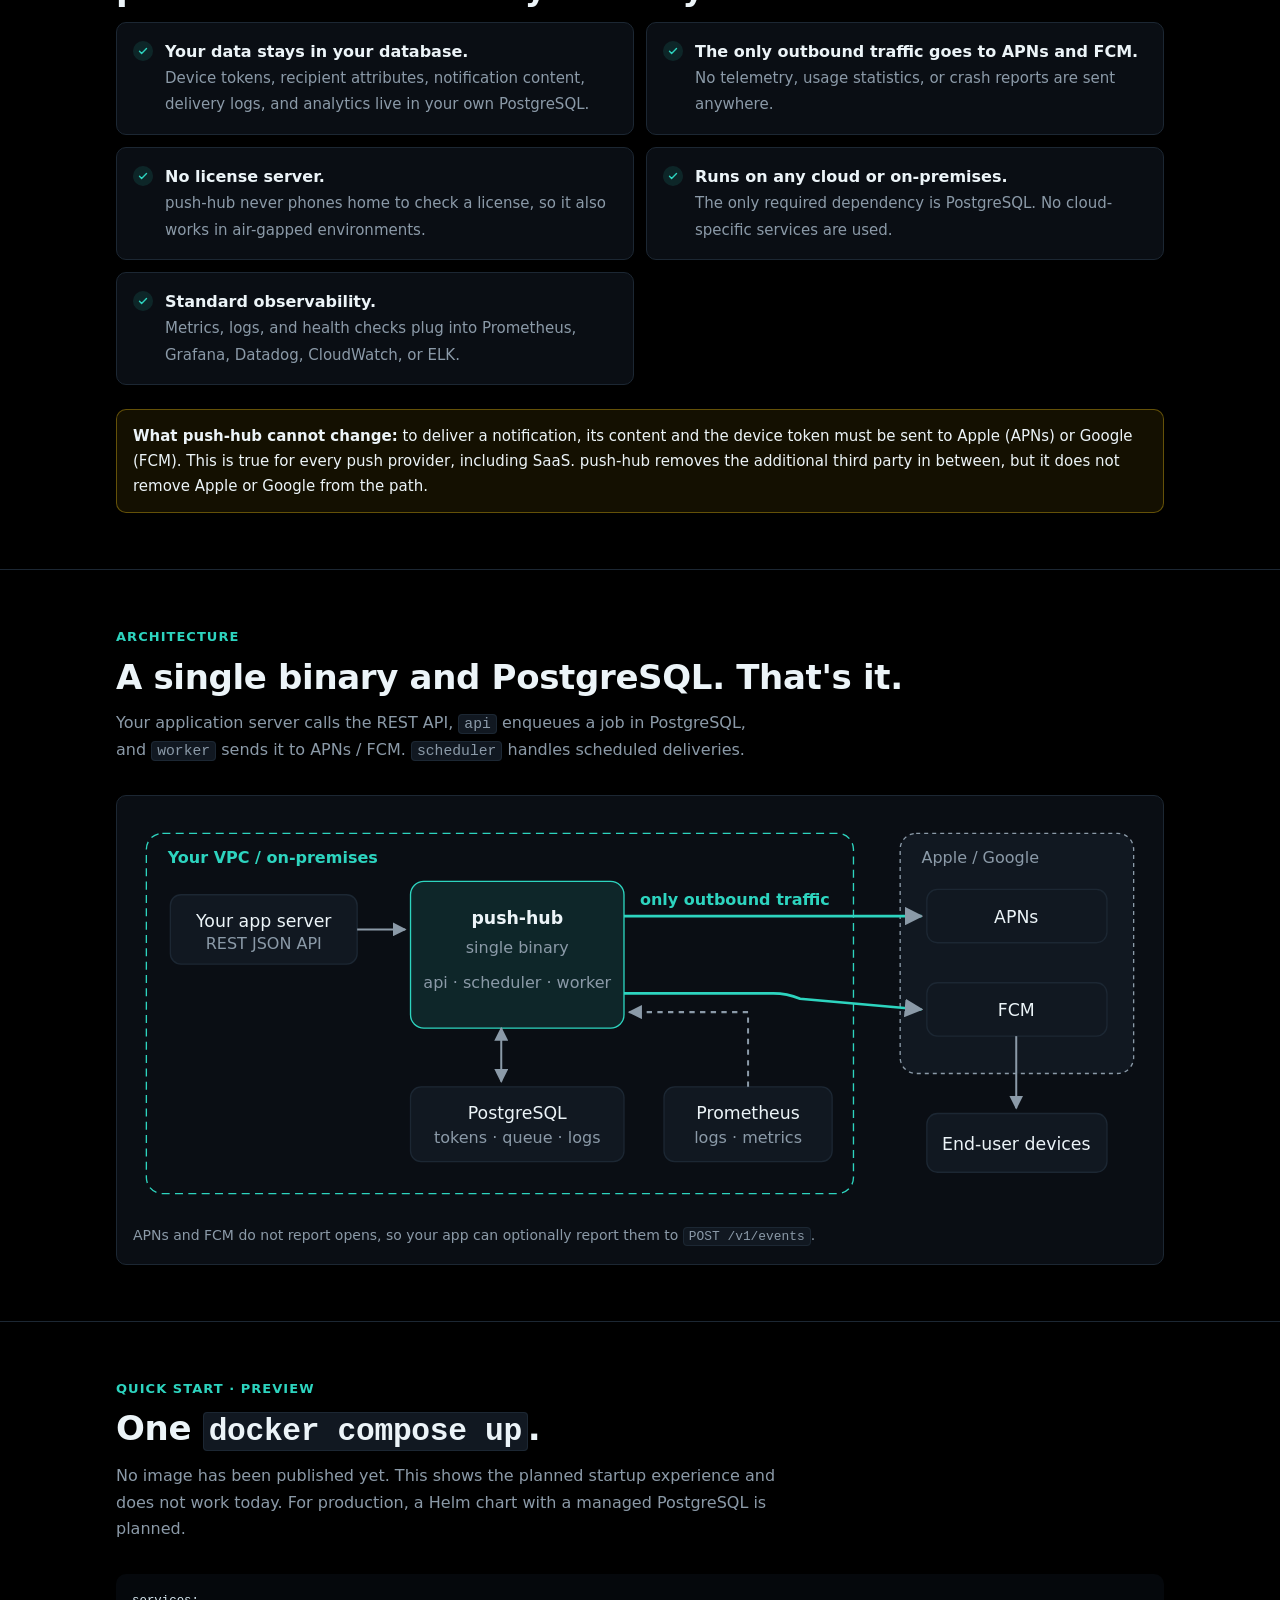
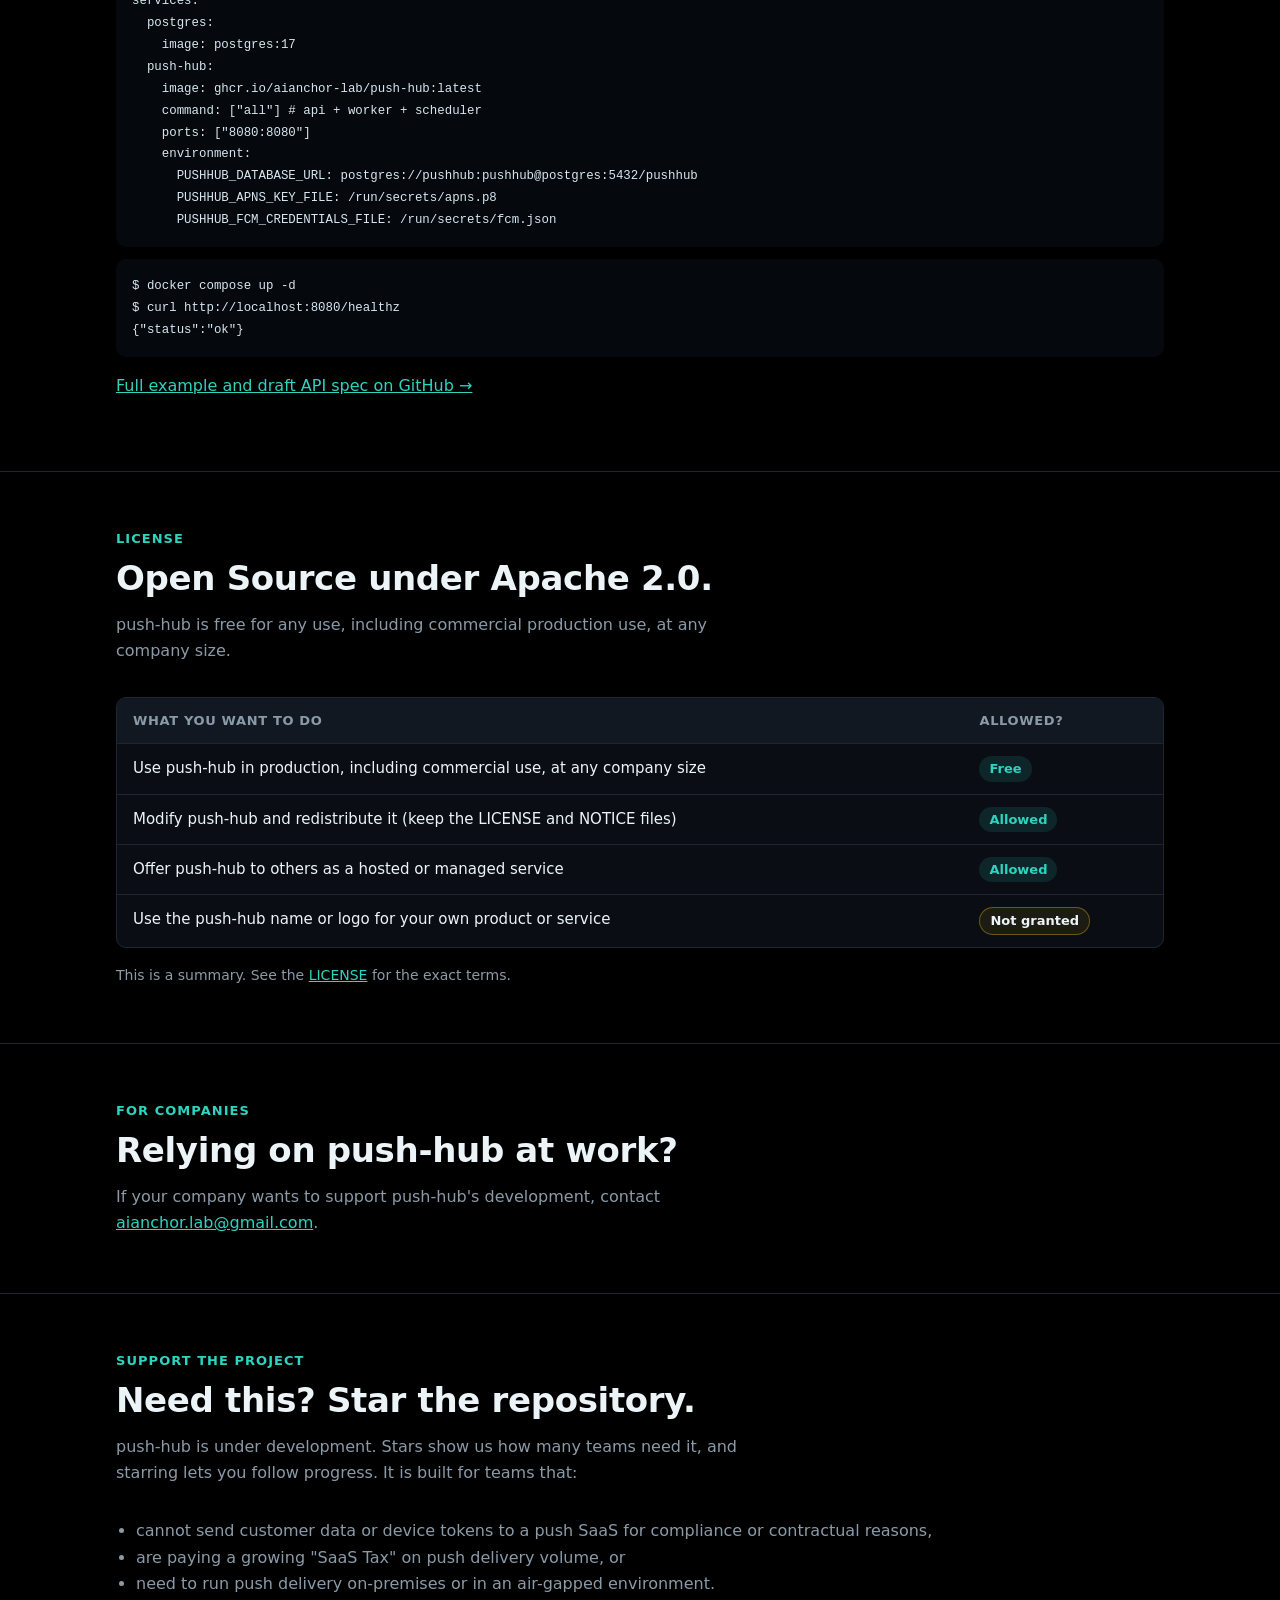
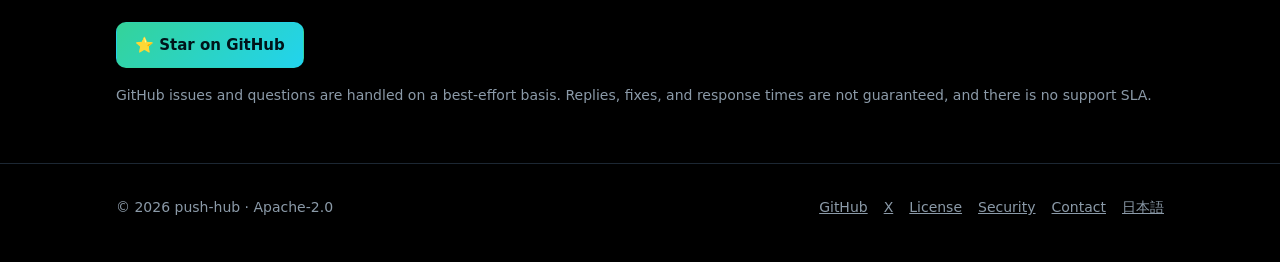
==== commit a7a92884: "docs: build first, drop the survey and demand-validation wording Remove the survey from the README a" ====
--- a/lp/index.html
+++ b/lp/index.html
@@ -41,12 +41,11 @@
 
   <main id="top">
     <div class="container hero">
-      <p class="badge"><span class="dot" aria-hidden="true"></span>Work in progress · demand validation · Open Source</p>
+      <p class="badge"><span class="dot" aria-hidden="true"></span>Work in progress · Open Source</p>
       <h1>Push notifications that never leave your infrastructure.</h1>
       <p class="lead">push-hub is a self-hosted push notification delivery engine for enterprises. Deploy it inside your own VPC or on-premises, and send APNs / FCM notifications without handing your data to a SaaS provider.</p>
       <div class="cta">
         <a class="btn btn-primary" href="https://github.com/aianchor-lab/push-hub">⭐ Star on GitHub</a>
-        <a class="btn" href="https://docs.google.com/forms/d/e/1FAIpQLSfy40dCmbFtYYkesl8lL9IoW6KyR2qLuC6Wm4MJOnWRVuYOQQ/viewform?usp=dialog">📝 Take the 3-minute survey</a>
       </div>
     </div>
 
@@ -218,8 +217,8 @@
     <section id="support" class="final" aria-labelledby="support-title">
       <div class="container">
         <p class="eyebrow">Support the project</p>
-        <h2 id="support-title">Whether we build it depends on whether you need it.</h2>
-        <p class="section-lead">We especially want to hear from teams that:</p>
+        <h2 id="support-title">Need this? Star the repository.</h2>
+        <p class="section-lead">push-hub is under development. Stars show us how many teams need it, and starring lets you follow progress. It is built for teams that:</p>
         <ul>
           <li>cannot send customer data or device tokens to a push SaaS for compliance or contractual reasons,</li>
           <li>are paying a growing "SaaS Tax" on push delivery volume, or</li>
@@ -227,9 +226,7 @@
         </ul>
         <div class="cta">
           <a class="btn btn-primary" href="https://github.com/aianchor-lab/push-hub">⭐ Star on GitHub</a>
-          <a class="btn" href="https://docs.google.com/forms/d/e/1FAIpQLSfy40dCmbFtYYkesl8lL9IoW6KyR2qLuC6Wm4MJOnWRVuYOQQ/viewform?usp=dialog">📝 Take the 3-minute survey</a>
-        </div>
-        <p class="fine">Survey answers are used only to evaluate demand for push-hub. We will not contact you unless you leave contact details and ask us to.</p>
+        </div>
         <p class="fine">GitHub issues and questions are handled on a best-effort basis. Replies, fixes, and response times are not guaranteed, and there is no support SLA.</p>
       </div>
     </section>
